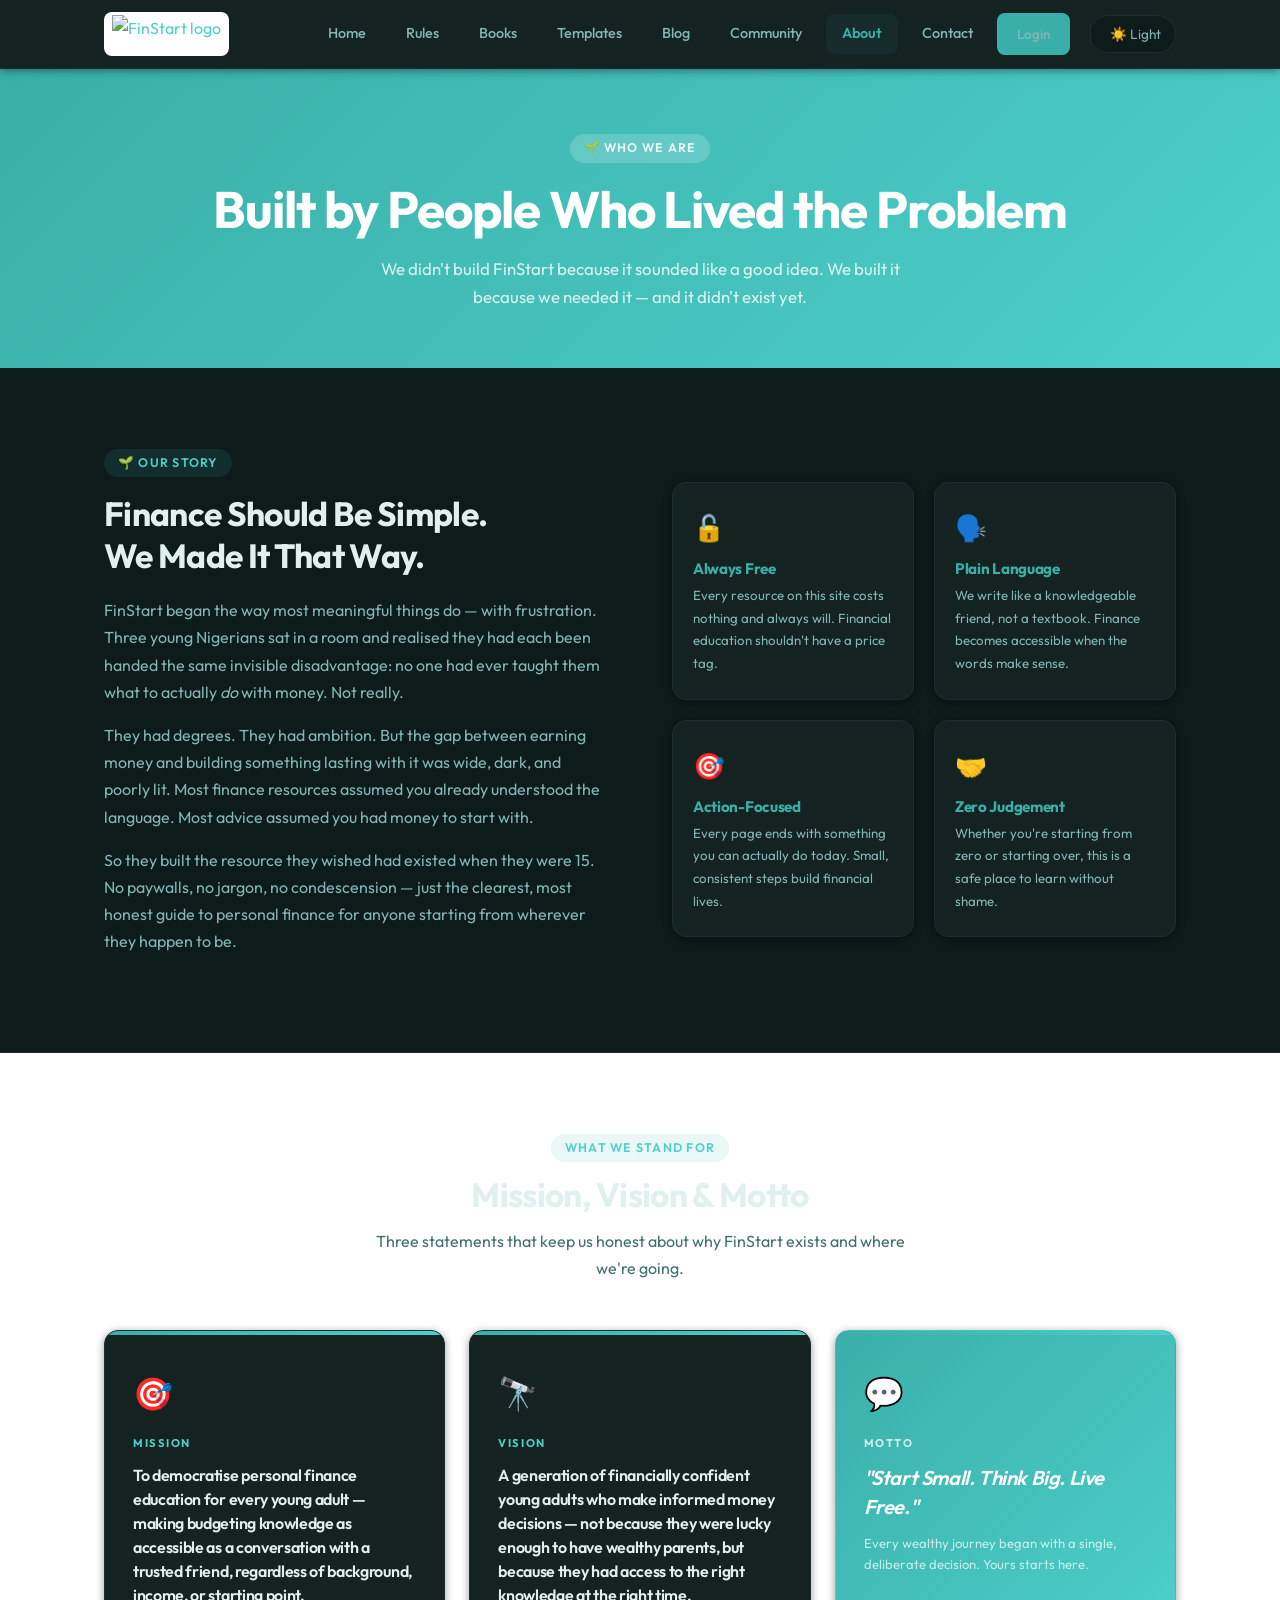
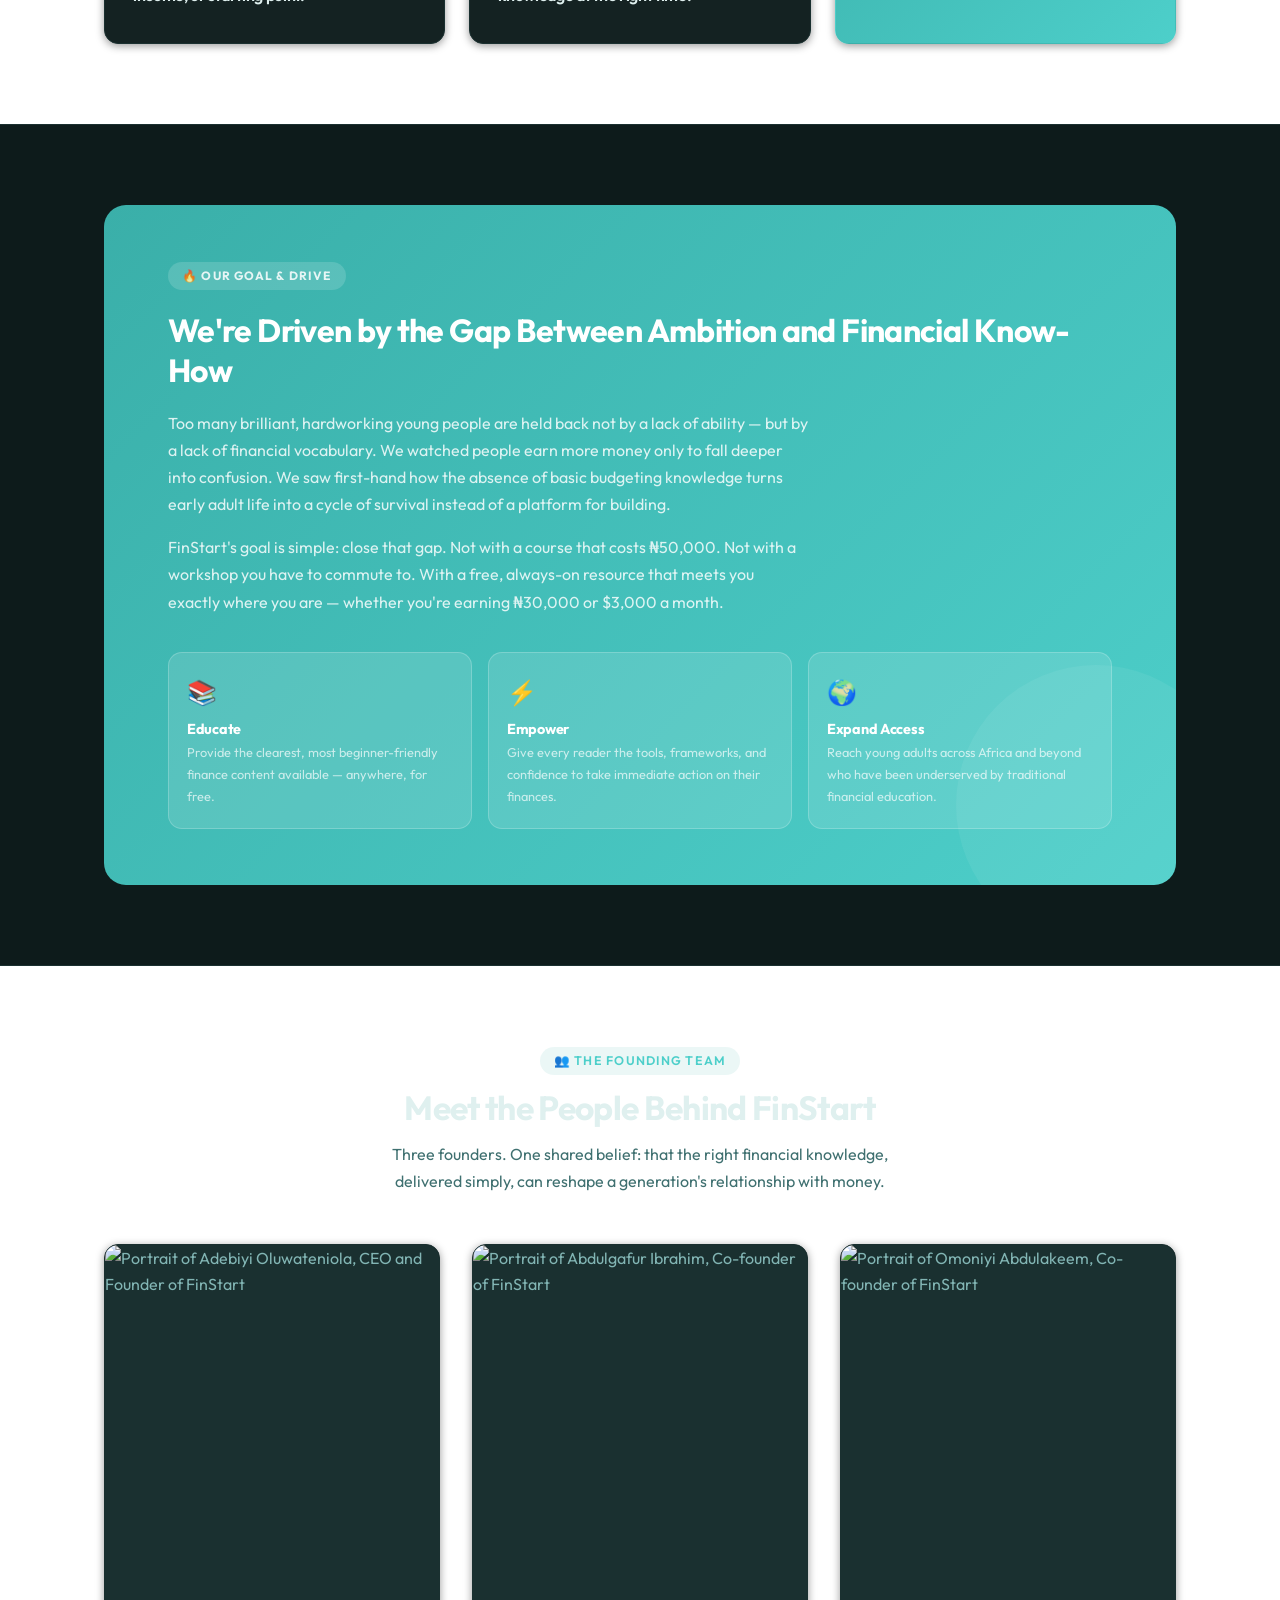
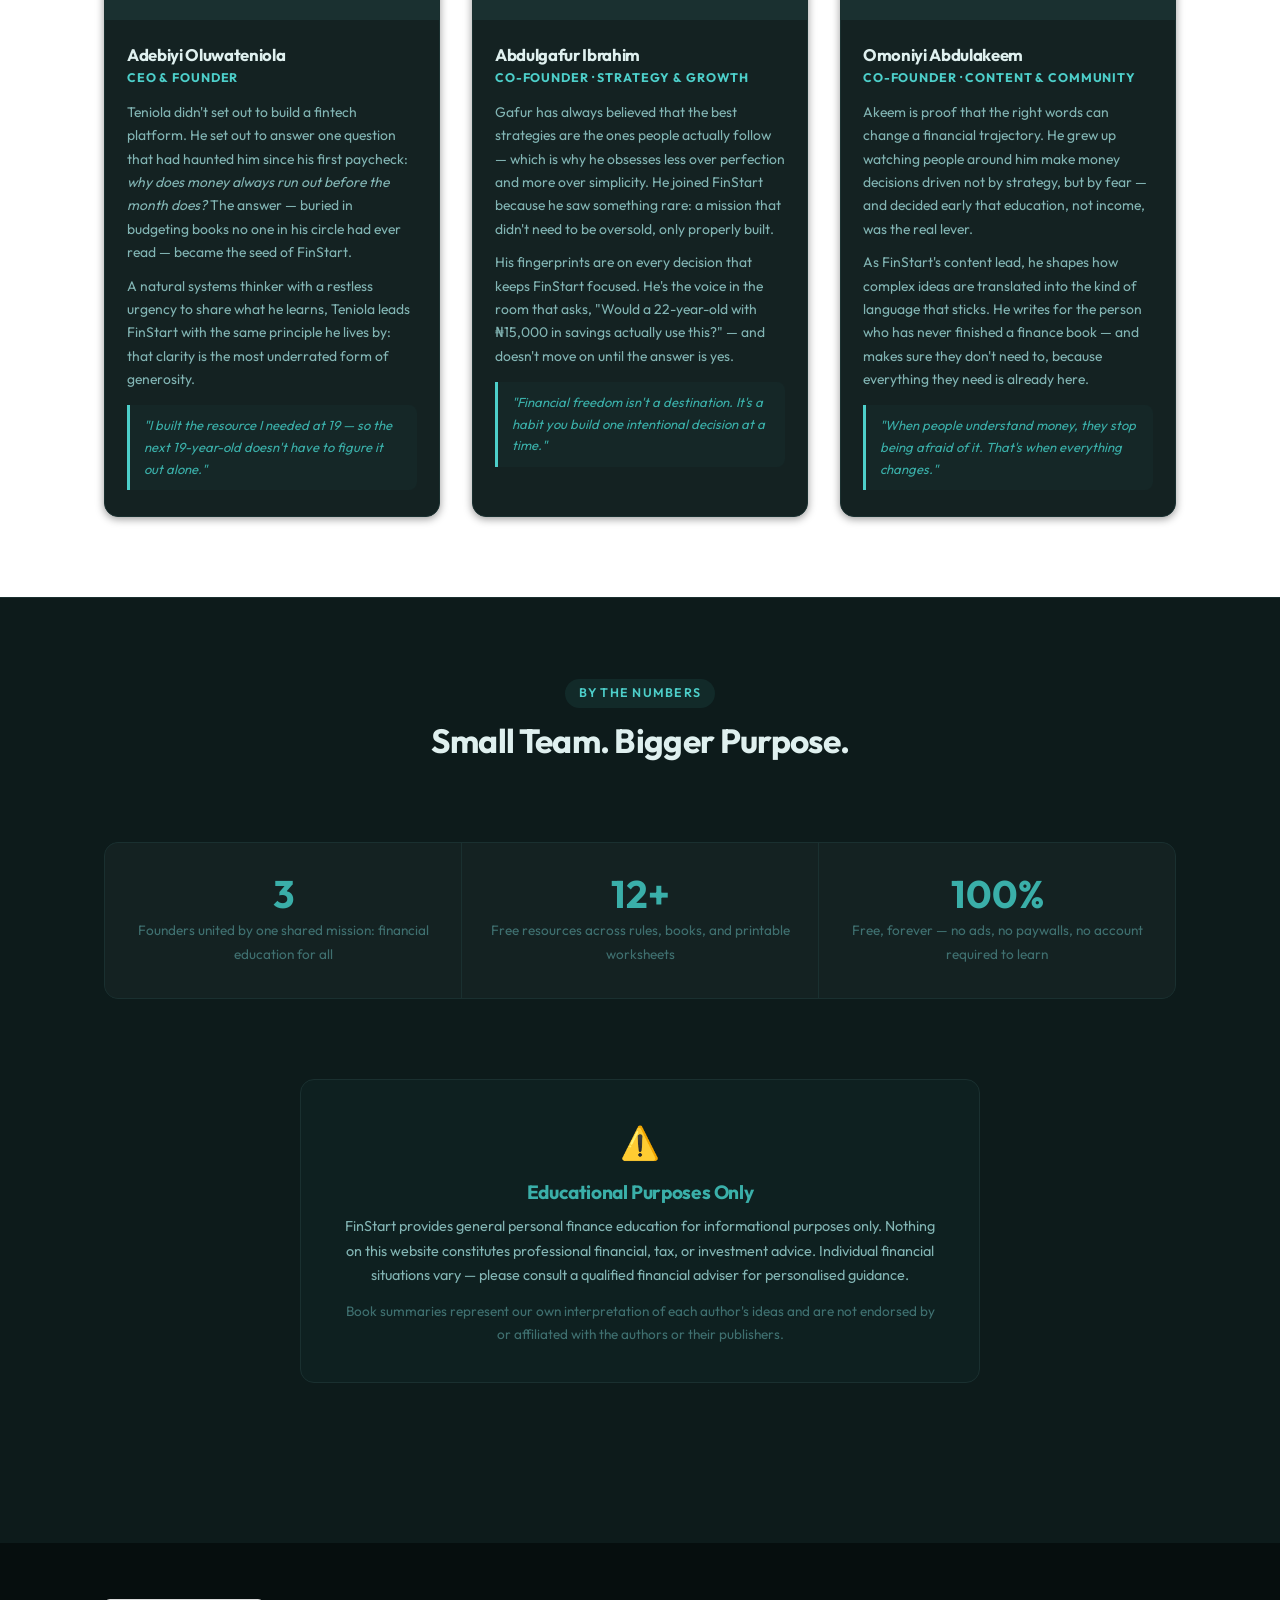
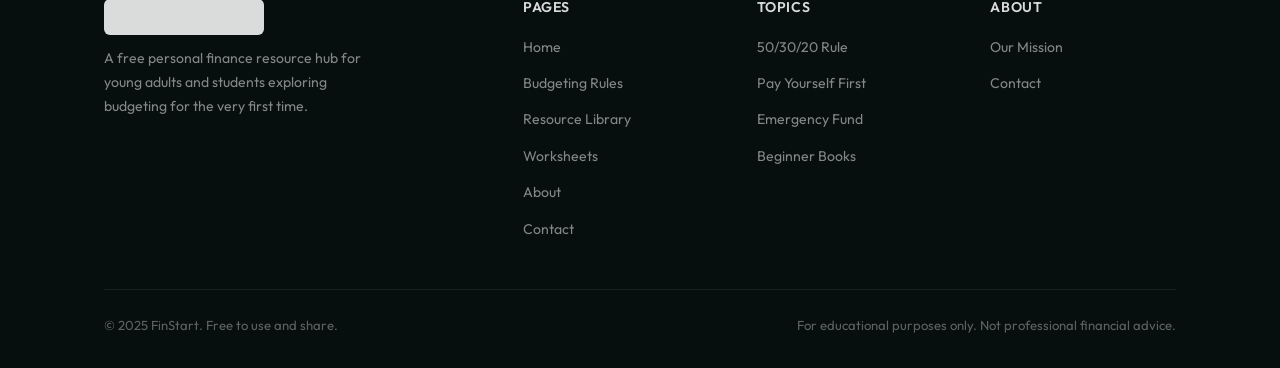
==== public/finstart/about.html @ 396b73fc "first commit" ====
<!DOCTYPE html>
<html lang="en">
<head>
  <meta charset="UTF-8" />
  <meta name="viewport" content="width=device-width, initial-scale=1.0" />
  <meta name="description" content="Meet the FinStart team — our mission, vision, motto, and the drive behind everything we do." />
  <title>About — FinStart</title>
  <link rel="stylesheet" href="css/style.css" />
</head>
<body>
  <!-- Dark mode toggle: hidden checkbox — CSS :has() does the rest, no JavaScript -->
  <input type="checkbox" id="dark-toggle" class="dark-toggle-input" />


  <!-- ========================================================
       NAVIGATION BAR
  ======================================================== -->
  <header class="navbar">
    <div class="container">
      <a class="navbar-logo" href="index.html" aria-label="FinStart Home">
        <img src="img/logo-new.jpg" alt="FinStart logo" class="navbar-logo-img" />
      </a>
      <nav class="navbar-links" aria-label="Main navigation">
        <a href="index.html">Home</a>
        <a href="rules.html">Rules</a>
        <a href="books.html">Books</a>
        <a href="templates.html">Templates</a>
        <a href="blog.html">Blog</a>
        <a href="community.html">Community</a>
        <a href="about.html" class="active">About</a>
        <a href="contact.html">Contact</a>
        <a href="login.html" class="btn btn-primary" style="padding: 8px 18px; font-size: 0.85rem;">Login</a>
        <label for="dark-toggle" class="dark-toggle-btn" title="Toggle dark mode" aria-label="Toggle dark mode">
          <span class="icon-light">☀️ Light</span>
          <span class="icon-dark">🌙 Dark</span>
        </label>
      </nav>
    </div>
  </header>

  <main>

    <!-- ========================================================
         PAGE HEADER
    ======================================================== -->
    <section class="page-header" aria-label="Page title">
      <div class="container">
        <span class="eyebrow">🌱 Who We Are</span>
        <h1>Built by People Who Lived the Problem</h1>
        <p>
          We didn't build FinStart because it sounded like a good idea.
          We built it because we needed it — and it didn't exist yet.
        </p>
      </div>
    </section>

    <!-- ========================================================
         ORIGIN STORY
    ======================================================== -->
    <section style="padding: var(--section-gap) 0;" aria-labelledby="story-heading">
      <div class="container">
        <div class="about-hero-inner">

          <!-- Left: origin story text -->
          <div class="about-hero-text">
            <span class="eyebrow">🌱 Our Story</span>
            <h2 id="story-heading" style="font-size: clamp(1.5rem, 3vw, 2.1rem); margin-bottom: 20px;">
              Finance Should Be Simple.<br />We Made It That Way.
            </h2>
            <p>
              FinStart began the way most meaningful things do — with frustration.
              Three young Nigerians sat in a room and realised they had each been
              handed the same invisible disadvantage: no one had ever taught them
              what to actually <em>do</em> with money. Not really.
            </p>
            <p>
              They had degrees. They had ambition. But the gap between earning
              money and building something lasting with it was wide, dark, and
              poorly lit. Most finance resources assumed you already understood
              the language. Most advice assumed you had money to start with.
            </p>
            <p>
              So they built the resource they wished had existed when they were
              15. No paywalls, no jargon, no condescension — just the clearest,
              most honest guide to personal finance for anyone starting from
              wherever they happen to be.
            </p>
          </div>

          <!-- Right: values cards -->
          <div class="values-grid" aria-label="Our core values">
            <div class="value-card">
              <span class="value-icon" aria-hidden="true">🔓</span>
              <h3>Always Free</h3>
              <p>Every resource on this site costs nothing and always will. Financial education shouldn't have a price tag.</p>
            </div>
            <div class="value-card">
              <span class="value-icon" aria-hidden="true">🗣️</span>
              <h3>Plain Language</h3>
              <p>We write like a knowledgeable friend, not a textbook. Finance becomes accessible when the words make sense.</p>
            </div>
            <div class="value-card">
              <span class="value-icon" aria-hidden="true">🎯</span>
              <h3>Action-Focused</h3>
              <p>Every page ends with something you can actually do today. Small, consistent steps build financial lives.</p>
            </div>
            <div class="value-card">
              <span class="value-icon" aria-hidden="true">🤝</span>
              <h3>Zero Judgement</h3>
              <p>Whether you're starting from zero or starting over, this is a safe place to learn without shame.</p>
            </div>
          </div>

        </div>
      </div>
    </section>

    <!-- ========================================================
         MISSION · VISION · MOTTO
    ======================================================== -->
    <section style="
      background: var(--white);
      border-top: 1px solid var(--border);
      border-bottom: 1px solid var(--border);
      padding: var(--section-gap) 0;
    " aria-labelledby="mvg-heading">
      <div class="container">

        <div class="section-header">
          <span class="eyebrow">What We Stand For</span>
          <h2 id="mvg-heading">Mission, Vision &amp; Motto</h2>
          <p>Three statements that keep us honest about why FinStart exists and where we're going.</p>
        </div>

        <div class="mvg-grid">

          <!-- Mission -->
          <div class="mvg-card">
            <span class="mvg-icon" aria-hidden="true">🎯</span>
            <span class="mvg-label">Mission</span>
            <h3>
              To democratise personal finance education for every young adult —
              making budgeting knowledge as accessible as a conversation with a
              trusted friend, regardless of background, income, or starting point.
            </h3>
          </div>

          <!-- Vision -->
          <div class="mvg-card">
            <span class="mvg-icon" aria-hidden="true">🔭</span>
            <span class="mvg-label">Vision</span>
            <h3>
              A generation of financially confident young adults who make informed
              money decisions — not because they were lucky enough to have wealthy
              parents, but because they had access to the right knowledge at
              the right time.
            </h3>
          </div>

          <!-- Motto -->
          <div class="mvg-card" style="
            background: linear-gradient(135deg, var(--teal) 0%, var(--mint) 100%);
            border-color: transparent;
          ">
            <span class="mvg-icon" aria-hidden="true">💬</span>
            <span class="mvg-label" style="color: rgba(255,255,255,0.75);">Motto</span>
            <h3 style="color: var(--white); font-size: 1.25rem; font-style: italic; line-height: 1.45;">
              "Start Small. Think Big. Live Free."
            </h3>
            <p style="
              color: rgba(255,255,255,0.7);
              font-size: 0.82rem;
              margin-top: 12px;
              line-height: 1.6;
            ">
              Every wealthy journey began with a single, deliberate decision.
              Yours starts here.
            </p>
          </div>

        </div>
      </div>
    </section>

    <!-- ========================================================
         GOAL & DRIVE
    ======================================================== -->
    <section style="padding: var(--section-gap) 0;" aria-labelledby="drive-heading">
      <div class="container">

        <div class="goal-drive">
          <span class="gd-label">🔥 Our Goal &amp; Drive</span>
          <h2 id="drive-heading">
            We're Driven by the Gap Between Ambition and Financial Know-How
          </h2>
          <p>
            Too many brilliant, hardworking young people are held back not by a lack
            of ability — but by a lack of financial vocabulary. We watched people
            earn more money only to fall deeper into confusion. We saw first-hand
            how the absence of basic budgeting knowledge turns early adult life
            into a cycle of survival instead of a platform for building.
          </p>
          <p>
            FinStart's goal is simple: close that gap. Not with a course that
            costs ₦50,000. Not with a workshop you have to commute to. With a
            free, always-on resource that meets you exactly where you are —
            whether you're earning ₦30,000 or $3,000 a month.
          </p>

          <!-- Three pillars of our drive -->
          <div class="goal-pillars">

            <div class="goal-pillar">
              <span class="pillar-icon" aria-hidden="true">📚</span>
              <h4>Educate</h4>
              <p>Provide the clearest, most beginner-friendly finance content available — anywhere, for free.</p>
            </div>

            <div class="goal-pillar">
              <span class="pillar-icon" aria-hidden="true">⚡</span>
              <h4>Empower</h4>
              <p>Give every reader the tools, frameworks, and confidence to take immediate action on their finances.</p>
            </div>

            <div class="goal-pillar">
              <span class="pillar-icon" aria-hidden="true">🌍</span>
              <h4>Expand Access</h4>
              <p>Reach young adults across Africa and beyond who have been underserved by traditional financial education.</p>
            </div>

          </div>
        </div>

      </div>
    </section>

    <!-- ========================================================
         MEET THE TEAM
    ======================================================== -->
    <section style="
      background: var(--white);
      border-top: 1px solid var(--border);
      border-bottom: 1px solid var(--border);
      padding: var(--section-gap) 0;
    " aria-labelledby="team-heading">
      <div class="container">

        <div class="section-header">
          <span class="eyebrow">👥 The Founding Team</span>
          <h2 id="team-heading">Meet the People Behind FinStart</h2>
          <p>
            Three founders. One shared belief: that the right financial knowledge,
            delivered simply, can reshape a generation's relationship with money.
          </p>
        </div>

        <div class="team-grid">

          <!-- ── Co-founder 1: Adebiyi Oluwateniola (CEO) ──── -->
          <article class="team-card">
            <img
              class="team-photo"
              src="https://images.unsplash.com/photo-1617244147299-5ef406921c35?w=600&h=675&fit=crop&auto=format"
              alt="Portrait of Adebiyi Oluwateniola, CEO and Founder of FinStart"
              loading="lazy"
            />
            <div class="team-info">
              <h3>Adebiyi Oluwateniola</h3>
              <span class="team-role">CEO &amp; Founder</span>
              <p>
                Teniola didn't set out to build a fintech platform. He set out to
                answer one question that had haunted him since his first paycheck:
                <em>why does money always run out before the month does?</em>
                The answer — buried in budgeting books no one in his circle had
                ever read — became the seed of FinStart.
              </p>
              <p style="margin-top: 10px;">
                A natural systems thinker with a restless urgency to share what
                he learns, Teniola leads FinStart with the same principle he
                lives by: that clarity is the most underrated form of generosity.
              </p>
              <div class="team-quote">
                "I built the resource I needed at 19 — so the next 19-year-old
                doesn't have to figure it out alone."
              </div>
            </div>
          </article>

          <!-- ── Co-founder 2: Abdulgafur Ibrahim ──────────── -->
          <article class="team-card">
            <img
              class="team-photo"
              src="https://images.unsplash.com/photo-1614023342667-6f060e9d1e04?w=600&h=675&fit=crop&auto=format"
              alt="Portrait of Abdulgafur Ibrahim, Co-founder of FinStart"
              loading="lazy"
            />
            <div class="team-info">
              <h3>Abdulgafur Ibrahim</h3>
              <span class="team-role">Co-Founder · Strategy &amp; Growth</span>
              <p>
                Gafur has always believed that the best strategies are the ones
                people actually follow — which is why he obsesses less over
                perfection and more over simplicity. He joined FinStart because
                he saw something rare: a mission that didn't need to be
                oversold, only properly built.
              </p>
              <p style="margin-top: 10px;">
                His fingerprints are on every decision that keeps FinStart
                focused. He's the voice in the room that asks, "Would a
                22-year-old with ₦15,000 in savings actually use this?" —
                and doesn't move on until the answer is yes.
              </p>
              <div class="team-quote">
                "Financial freedom isn't a destination. It's a habit you
                build one intentional decision at a time."
              </div>
            </div>
          </article>

          <!-- ── Co-founder 3: Omoniyi Abdulakeem ──────────── -->
          <article class="team-card">
            <img
              class="team-photo"
              src="https://images.unsplash.com/photo-1522529599102-193c0d76b5b6?w=600&h=675&fit=crop&auto=format"
              alt="Portrait of Omoniyi Abdulakeem, Co-founder of FinStart"
              loading="lazy"
            />
            <div class="team-info">
              <h3>Omoniyi Abdulakeem</h3>
              <span class="team-role">Co-Founder · Content &amp; Community</span>
              <p>
                Akeem is proof that the right words can change a financial
                trajectory. He grew up watching people around him make money
                decisions driven not by strategy, but by fear — and decided
                early that education, not income, was the real lever.
              </p>
              <p style="margin-top: 10px;">
                As FinStart's content lead, he shapes how complex ideas are
                translated into the kind of language that sticks. He writes
                for the person who has never finished a finance book — and
                makes sure they don't need to, because everything they need
                is already here.
              </p>
              <div class="team-quote">
                "When people understand money, they stop being afraid of it.
                That's when everything changes."
              </div>
            </div>
          </article>

        </div><!-- /.team-grid -->

      </div>
    </section>

    <!-- ========================================================
         STATS ROW
    ======================================================== -->
    <section style="padding: var(--section-gap) 0;" aria-label="FinStart by the numbers">
      <div class="container">

        <div class="section-header">
          <span class="eyebrow">By the Numbers</span>
          <h2>Small Team. Bigger Purpose.</h2>
        </div>

        <div class="stats-row">
          <div class="stat-item">
            <span class="big-number">3</span>
            <p>Founders united by one shared mission: financial education for all</p>
          </div>
          <div class="stat-item">
            <span class="big-number">12+</span>
            <p>Free resources across rules, books, and printable worksheets</p>
          </div>
          <div class="stat-item">
            <span class="big-number">100%</span>
            <p>Free, forever — no ads, no paywalls, no account required to learn</p>
          </div>
        </div>

      </div>
    </section>

    <!-- ========================================================
         DISCLAIMER
    ======================================================== -->
    <section style="padding: 0 0 var(--section-gap);" aria-label="Disclaimer">
      <div class="container">
        <div style="
          max-width: 680px;
          margin-inline: auto;
          background: rgba(43, 122, 120, 0.05);
          border: 1px solid var(--border);
          border-radius: var(--radius-md);
          padding: 36px 40px;
          text-align: center;
        ">
          <span style="font-size: 2rem; display: block; margin-bottom: 12px;" aria-hidden="true">⚠️</span>
          <h3 style="color: var(--teal); margin-bottom: 10px;">Educational Purposes Only</h3>
          <p style="font-size: 0.9rem; color: var(--text-body); line-height: 1.7;">
            FinStart provides general personal finance education for informational purposes only.
            Nothing on this website constitutes professional financial, tax, or investment advice.
            Individual financial situations vary — please consult a qualified financial adviser
            for personalised guidance.
          </p>
          <p style="font-size: 0.85rem; color: var(--text-muted); margin-top: 12px;">
            Book summaries represent our own interpretation of each author's ideas and are not
            endorsed by or affiliated with the authors or their publishers.
          </p>
        </div>
      </div>
    </section>

  </main>

  <!-- ========================================================
       FOOTER
  ======================================================== -->
  <footer class="footer" aria-label="Site footer">
    <div class="container">
      <div class="footer-grid">
        <div class="footer-brand">
          <a class="footer-logo" href="index.html" aria-label="FinStart Home">
            <img src="img/logo-new.jpg" alt="FinStart logo" class="footer-logo-img" />
          </a>
          <p>A free personal finance resource hub for young adults and students exploring budgeting for the very first time.</p>
        </div>
        <div class="footer-col">
          <h4>Pages</h4>
          <ul>
            <li><a href="index.html">Home</a></li>
            <li><a href="rules.html">Budgeting Rules</a></li>
            <li><a href="books.html">Resource Library</a></li>
            <li><a href="templates.html">Worksheets</a></li>
            <li><a href="about.html">About</a></li>
            <li><a href="contact.html">Contact</a></li>
          </ul>
        </div>
        <div class="footer-col">
          <h4>Topics</h4>
          <ul>
            <li><a href="rules.html">50/30/20 Rule</a></li>
            <li><a href="rules.html">Pay Yourself First</a></li>
            <li><a href="rules.html">Emergency Fund</a></li>
            <li><a href="books.html">Beginner Books</a></li>
          </ul>
        </div>
        <div class="footer-col">
          <h4>About</h4>
          <ul>
            <li><a href="about.html">Our Mission</a></li>
            <li><a href="contact.html">Contact</a></li>
          </ul>
        </div>
      </div>
      <div class="footer-bottom">
        <p>© 2025 FinStart. Free to use and share.</p>
        <p class="footer-disclaimer">For educational purposes only. Not professional financial advice.</p>
      </div>
    </div>
  </footer>

</body>
</html>
---- public/finstart/css/style.css ----
/* ============================================================
   FinStart — Personal Finance Resource Hub
   Global Stylesheet  |  Pure CSS3, no frameworks
   ============================================================ */

/* ── Google Font ─────────────────────────────────────────── */
@import url('https://fonts.googleapis.com/css2?family=Outfit:wght@300;400;500;600;700&display=swap');

/* ── Design Tokens (CSS Variables) ──────────────────────── */
/*
  DEFAULT = DARK MODE.
  When the user toggles "☀️ Light", body:has(#dark-toggle:checked)
  overrides these values to the light palette below.
*/
:root {
  /* Brand colours — stay consistent across modes */
  --teal:         #3AAFA9;   /* slightly brighter for dark backgrounds */
  --mint:         #4DCFCA;
  --white:        #FFFFFF;   /* literal white — never redefined (used for button text, covers etc.) */

  /* Dark mode defaults (page bg, surfaces, text) */
  --bg:           #0D1B1B;
  --card-bg:      #142222;
  --text-dark:    #DFF0EF;
  --text-body:    #82B5B4;
  --text-muted:   #3F7070;
  --border:       #1A3030;
  --footer-bg:    #060E0E;

  /* Shadows — deeper on dark */
  --shadow-sm:    0 2px 8px  rgba(0, 0, 0, 0.40);
  --shadow-md:    0 6px 24px rgba(0, 0, 0, 0.50);
  --shadow-hover: 0 10px 32px rgba(0, 0, 0, 0.60);

  /* Radii */
  --radius-sm:    8px;
  --radius-md:    14px;
  --radius-lg:    22px;

  /* Typography */
  --font: 'Outfit', -apple-system, BlinkMacSystemFont, 'Segoe UI', Roboto,
          Oxygen, Ubuntu, Cantarell, sans-serif;

  /* Spacing rhythm */
  --section-gap: 80px;
}

/* ── Light Mode (toggled in by the ☀️ button) ────────────── */
body:has(#dark-toggle:checked) {
  --teal:         #2B7A78;
  --mint:         #3AAFA9;
  --bg:           #F7F9FB;
  --card-bg:      #FFFFFF;
  --text-dark:    #17312F;
  --text-body:    #3D5958;
  --text-muted:   #7A9E9D;
  --border:       #C8E2E1;
  --footer-bg:    #17312F;
  --shadow-sm:    0 2px 8px  rgba(43, 122, 120, 0.08);
  --shadow-md:    0 6px 24px rgba(43, 122, 120, 0.13);
  --shadow-hover: 0 10px 32px rgba(43, 122, 120, 0.20);
}

/* ── Dark Mode Toggle Button ─────────────────────────────── */

/*
  How it works (pure CSS, zero JavaScript):
  1. A hidden <input type="checkbox" id="dark-toggle"> sits at the top of <body>.
  2. A <label for="dark-toggle"> in the navbar acts as the clickable toggle.
  3. CSS :has() watches whether the checkbox is checked and redefines every
     CSS variable — all colours cascade from there automatically.
*/

.dark-toggle-input {
  /* Hide the raw checkbox but keep it accessible */
  position: absolute;
  opacity: 0;
  width: 0;
  height: 0;
  pointer-events: none;
}

.dark-toggle-btn {
  cursor: pointer;
  display: inline-flex;
  align-items: center;
  gap: 6px;
  padding: 7px 14px;
  border-radius: 100px;
  background: var(--bg);
  border: 1.5px solid var(--border);
  font-size: 0.85rem;
  color: var(--text-body);
  transition: border-color 0.2s ease, background 0.2s ease, color 0.2s ease;
  user-select: none;
  flex-shrink: 0;
  white-space: nowrap;
  margin-left: 12px;
  padding-left: 20px;
  border-left-width: 0;
  position: relative;
}

/* Thin divider line separating toggle from Login button */
.dark-toggle-btn::before {
  content: '';
  position: absolute;
  left: 0;
  top: 50%;
  transform: translateY(-50%);
  width: 1px;
  height: 20px;
  background: var(--border);
}

.dark-toggle-btn:hover {
  border-color: var(--mint);
  color: var(--teal);
}

/*
  Toggle icon logic:
  - Default (dark mode): show ☀️ Light  → clicking switches to light
  - When checked (light mode): show 🌙 Dark → clicking switches back to dark
*/
.dark-toggle-btn .icon-light { display: inline; }   /* shown in dark mode */
.dark-toggle-btn .icon-dark  { display: none;   }

body:has(#dark-toggle:checked) .dark-toggle-btn .icon-light { display: none;   }
body:has(#dark-toggle:checked) .dark-toggle-btn .icon-dark  { display: inline; } /* shown in light mode */

/* ── Reset & Box Model ───────────────────────────────────── */
*,
*::before,
*::after {
  box-sizing: border-box;
  margin: 0;
  padding: 0;
}

/* ── Base Document ───────────────────────────────────────── */
html {
  font-size: 16px;
  scroll-behavior: smooth;
}

body {
  font-family: var(--font);
  background-color: var(--bg);
  color: var(--text-body);
  line-height: 1.65;
  -webkit-font-smoothing: antialiased;
  transition: background-color 0.25s ease, color 0.25s ease;
}

img {
  max-width: 100%;
  display: block;
}

a {
  color: var(--mint);
  text-decoration: none;
  transition: color 0.2s ease;
}

a:hover {
  color: var(--teal);
}

ul {
  list-style: none;
}

/* ── Typography Scale ────────────────────────────────────── */
h1, h2, h3, h4 {
  color: var(--text-dark);
  font-weight: 700;
  line-height: 1.25;
  letter-spacing: -0.02em;
}

h1 { font-size: clamp(2rem, 5vw, 3.2rem); }
h2 { font-size: clamp(1.5rem, 3vw, 2.1rem); }
h3 { font-size: 1.2rem; }
h4 { font-size: 1rem; }

p {
  font-size: 1rem;
  line-height: 1.7;
  color: var(--text-body);
}

/* ── Layout Utility ──────────────────────────────────────── */
.container {
  width: 100%;
  max-width: 1120px;
  margin-inline: auto;
  padding-inline: 24px;
}

/* ── Navigation Bar ──────────────────────────────────────── */
.navbar {
  position: sticky;
  top: 0;
  z-index: 100;
  background: var(--card-bg);
  border-bottom: 1px solid var(--border);
  box-shadow: var(--shadow-sm);
}

.navbar .container {
  display: flex;
  align-items: center;
  justify-content: space-between;
  height: 68px;
}

/* Logo image in navbar */
.navbar-logo-img {
  height: 44px;
  width: auto;
  max-width: 180px;
  object-fit: contain;
  background: #fff;
  border-radius: 8px;
  padding: 3px 8px;
  display: block;
}

/* Logo image in footer / auth card */
.footer-logo-img {
  height: 36px;
  width: auto;
  max-width: 160px;
  object-fit: contain;
  background: #fff;
  border-radius: 6px;
  padding: 2px 6px;
  display: block;
}

/* Navigation links */
.navbar-links {
  display: flex;
  align-items: center;
  gap: 8px;
}

.navbar-links a {
  padding: 8px 16px;
  border-radius: var(--radius-sm);
  font-weight: 500;
  font-size: 0.9rem;
  color: var(--text-body);
  transition: background 0.2s ease, color 0.2s ease;
}

.navbar-links a:hover {
  background: rgba(58, 175, 169, 0.1);
  color: var(--teal);
}

/* Active nav link — add class="active" to the link of the current page */
.navbar-links a.active {
  background: rgba(43, 122, 120, 0.12);
  color: var(--teal);
  font-weight: 600;
}

/* ── Buttons ─────────────────────────────────────────────── */
.btn {
  display: inline-flex;
  align-items: center;
  gap: 8px;
  padding: 12px 28px;
  border-radius: var(--radius-sm);
  font-family: var(--font);
  font-weight: 600;
  font-size: 0.95rem;
  cursor: pointer;
  transition: all 0.2s ease;
  border: 2px solid transparent;
}

.btn-primary {
  background: var(--teal);
  color: var(--white);
  border-color: var(--teal);
}

.btn-primary:hover {
  background: var(--mint);
  border-color: var(--mint);
  color: var(--white);
  transform: translateY(-2px);
  box-shadow: var(--shadow-md);
}

.btn-outline {
  background: transparent;
  color: var(--teal);
  border-color: var(--teal);
}

.btn-outline:hover {
  background: var(--teal);
  color: var(--white);
  transform: translateY(-2px);
}

/* ── Page Hero Section ───────────────────────────────────── */
.hero {
  padding: var(--section-gap) 0;
  background: linear-gradient(
    135deg,
    rgba(43, 122, 120, 0.06) 0%,
    rgba(247, 249, 251, 0) 60%
  );
}

.hero-inner {
  display: grid;
  grid-template-columns: 1fr 1fr;
  gap: 48px;
  align-items: center;
}

.hero-eyebrow {
  display: inline-block;
  padding: 4px 14px;
  background: rgba(58, 175, 169, 0.12);
  color: var(--mint);
  border-radius: 100px;
  font-size: 0.8rem;
  font-weight: 600;
  letter-spacing: 0.08em;
  text-transform: uppercase;
  margin-bottom: 20px;
}

.hero-title {
  margin-bottom: 20px;
}

.hero-title span {
  /* Accent the keyword */
  color: var(--mint);
}

.hero-subtitle {
  font-size: 1.1rem;
  margin-bottom: 36px;
  color: var(--text-body);
  max-width: 480px;
}

.hero-ctas {
  display: flex;
  gap: 16px;
  flex-wrap: wrap;
}

/* Decorative hero visual panel */
.hero-visual {
  background: var(--card-bg);
  border-radius: var(--radius-lg);
  padding: 36px 32px;
  box-shadow: var(--shadow-md);
  border: 1px solid var(--border);
}

.hero-stats {
  display: grid;
  grid-template-columns: 1fr 1fr;
  gap: 20px;
}

.stat-card {
  background: var(--bg);
  border-radius: var(--radius-md);
  padding: 20px;
  text-align: center;
  border: 1px solid var(--border);
}

.stat-card .stat-number {
  font-size: 2rem;
  font-weight: 700;
  color: var(--teal);
  display: block;
}

.stat-card .stat-label {
  font-size: 0.8rem;
  color: var(--text-muted);
  font-weight: 500;
  margin-top: 4px;
  display: block;
}

.stat-card.wide {
  grid-column: 1 / -1;
}

.progress-label {
  display: flex;
  justify-content: space-between;
  font-size: 0.82rem;
  font-weight: 500;
  color: var(--text-body);
  margin-bottom: 6px;
}

.progress-bar {
  height: 8px;
  background: var(--border);
  border-radius: 100px;
  overflow: hidden;
  margin-bottom: 12px;
}

.progress-bar .fill {
  height: 100%;
  border-radius: 100px;
  background: var(--mint);
}

.progress-bar .fill.needs { background: var(--teal); }
.progress-bar .fill.wants { background: #3AAFA9; }
.progress-bar .fill.savings { background: #5BBFBA; }

/* ── Section Title ───────────────────────────────────────── */
.section-header {
  text-align: center;
  margin-bottom: 48px;
}

.section-header .eyebrow {
  display: inline-block;
  padding: 4px 14px;
  background: rgba(58, 175, 169, 0.1);
  color: var(--mint);
  border-radius: 100px;
  font-size: 0.78rem;
  font-weight: 600;
  letter-spacing: 0.1em;
  text-transform: uppercase;
  margin-bottom: 12px;
}

.section-header h2 {
  margin-bottom: 12px;
}

.section-header p {
  max-width: 560px;
  margin-inline: auto;
  color: var(--text-muted);
}

/* ── Card Grid ───────────────────────────────────────────── */
.card-grid {
  display: grid;
  grid-template-columns: repeat(auto-fill, minmax(300px, 1fr));
  gap: 28px;
}

/* Generic content card */
.card {
  background: var(--card-bg);
  border-radius: var(--radius-md);
  padding: 32px 28px;
  border: 1px solid var(--border);
  box-shadow: var(--shadow-sm);
  transition: transform 0.25s ease, box-shadow 0.25s ease;
  /* Start at base position for hover lift */
  transform: translateY(0);
}

.card:hover {
  transform: translateY(-6px);
  box-shadow: var(--shadow-hover);
}

/* Card icon badge */
.card-icon {
  width: 52px;
  height: 52px;
  border-radius: var(--radius-sm);
  background: rgba(43, 122, 120, 0.1);
  display: flex;
  align-items: center;
  justify-content: center;
  margin-bottom: 20px;
  font-size: 1.5rem;
}

.card h3 {
  margin-bottom: 10px;
  color: var(--teal);
}

.card p {
  font-size: 0.93rem;
  color: var(--text-body);
}

/* ── Rule of the Month Card (Homepage) ──────────────────── */
.rule-of-month {
  padding: var(--section-gap) 0;
}

.rotm-card {
  background: linear-gradient(135deg, var(--teal) 0%, var(--mint) 100%);
  border-radius: var(--radius-lg);
  padding: 56px;
  color: var(--white);
  display: grid;
  grid-template-columns: 1.2fr 1fr;
  gap: 48px;
  align-items: center;
  position: relative;
  overflow: hidden;
}

/* Decorative circle in background */
.rotm-card::before {
  content: '';
  position: absolute;
  right: -80px;
  top: -80px;
  width: 320px;
  height: 320px;
  border-radius: 50%;
  background: rgba(255, 255, 255, 0.07);
  pointer-events: none;
}

.rotm-badge {
  display: inline-block;
  padding: 4px 14px;
  background: rgba(255, 255, 255, 0.2);
  border-radius: 100px;
  font-size: 0.78rem;
  font-weight: 600;
  letter-spacing: 0.1em;
  text-transform: uppercase;
  margin-bottom: 16px;
  color: rgba(255, 255, 255, 0.9);
}

.rotm-card h2 {
  color: var(--white);
  font-size: 2rem;
  margin-bottom: 16px;
}

.rotm-card p {
  color: rgba(255, 255, 255, 0.85);
  font-size: 1rem;
  margin-bottom: 28px;
}

/* The 50/30/20 breakdown bars */
.rotm-breakdown {
  display: flex;
  flex-direction: column;
  gap: 18px;
}

.rotm-item {
  display: grid;
  grid-template-columns: 56px 1fr 40px;
  align-items: center;
  gap: 14px;
}

.rotm-percent {
  font-size: 1.4rem;
  font-weight: 700;
  color: var(--white);
}

.rotm-bar-wrap {
  background: rgba(255, 255, 255, 0.2);
  border-radius: 100px;
  height: 10px;
  overflow: hidden;
}

.rotm-fill {
  height: 100%;
  border-radius: 100px;
  background: rgba(255, 255, 255, 0.85);
}

.rotm-fill.w50 { width: 50%; }
.rotm-fill.w30 { width: 30%; }
.rotm-fill.w20 { width: 20%; }

.rotm-label-text {
  font-size: 0.82rem;
  font-weight: 500;
  color: rgba(255, 255, 255, 0.75);
  white-space: nowrap;
}

/* ── Features Strip (Why FinStart) ───────────────────────── */
.features {
  padding: var(--section-gap) 0;
  background: var(--card-bg);
  border-top: 1px solid var(--border);
  border-bottom: 1px solid var(--border);
}

/* ── Page Header (interior pages) ───────────────────────── */
.page-header {
  background: linear-gradient(135deg, var(--teal) 0%, var(--mint) 100%);
  padding: 64px 0 56px;
  color: var(--white);
  text-align: center;
}

.page-header .eyebrow {
  display: inline-block;
  padding: 4px 14px;
  background: rgba(255, 255, 255, 0.18);
  border-radius: 100px;
  font-size: 0.78rem;
  font-weight: 600;
  letter-spacing: 0.1em;
  text-transform: uppercase;
  margin-bottom: 14px;
  color: rgba(255, 255, 255, 0.9);
}

.page-header h1 {
  color: var(--white);
  margin-bottom: 14px;
}

.page-header p {
  color: rgba(255, 255, 255, 0.82);
  max-width: 540px;
  margin-inline: auto;
  font-size: 1.05rem;
}

/* ── Rule Cards (rules.html) ─────────────────────────────── */
.rule-card {
  background: var(--card-bg);
  border-radius: var(--radius-md);
  padding: 32px 28px;
  border: 1px solid var(--border);
  box-shadow: var(--shadow-sm);
  transform: translateY(0);
  transition: transform 0.25s ease, box-shadow 0.25s ease;
  display: flex;
  flex-direction: column;
  gap: 14px;
}

.rule-card:hover {
  transform: translateY(-6px);
  box-shadow: var(--shadow-hover);
}

.rule-card .rule-number {
  display: inline-block;
  width: 40px;
  height: 40px;
  border-radius: 50%;
  background: var(--teal);
  color: var(--white);
  font-weight: 700;
  font-size: 0.95rem;
  line-height: 40px;
  text-align: center;
  flex-shrink: 0;
}

.rule-card h3 {
  color: var(--teal);
  font-size: 1.15rem;
}

.rule-card p {
  font-size: 0.92rem;
  color: var(--text-body);
  flex-grow: 1;
}

/* Example / tip callout inside a rule card */
.rule-tip {
  background: rgba(58, 175, 169, 0.08);
  border-left: 3px solid var(--mint);
  border-radius: 0 var(--radius-sm) var(--radius-sm) 0;
  padding: 10px 14px;
  font-size: 0.84rem;
  color: var(--teal);
  font-weight: 500;
}

/* ── Book Cards (books.html) ─────────────────────────────── */
.book-card {
  background: var(--card-bg);
  border-radius: var(--radius-md);
  border: 1px solid var(--border);
  box-shadow: var(--shadow-sm);
  overflow: hidden;
  transform: translateY(0);
  transition: transform 0.25s ease, box-shadow 0.25s ease;
  display: flex;
  flex-direction: column;
}

.book-card:hover {
  transform: translateY(-6px);
  box-shadow: var(--shadow-hover);
}

/* Make the cover image area a block link */
.book-card-link {
  display: block;
  color: inherit;
}

.book-card-link:hover .book-cover {
  opacity: 0.9;
}

.book-info h3 a {
  color: var(--text-dark);
  text-decoration: none;
  transition: color 0.2s ease;
}

.book-info h3 a:hover {
  color: var(--teal);
}

/* Coloured cover placeholder */
.book-cover {
  height: 180px;
  display: flex;
  align-items: center;
  justify-content: center;
  position: relative;
  overflow: hidden;
}

.book-cover-spine {
  position: absolute;
  left: 0;
  top: 0;
  bottom: 0;
  width: 20px;
  background: rgba(0, 0, 0, 0.15);
}

.book-cover-title {
  font-size: 0.9rem;
  font-weight: 700;
  color: var(--white);
  text-align: center;
  padding: 0 28px;
  line-height: 1.3;
  text-shadow: 0 1px 4px rgba(0,0,0,0.2);
}

/* Unique colours for each book cover */
.cover-1 { background: linear-gradient(160deg, #2B7A78 0%, #1a5553 100%); }
.cover-2 { background: linear-gradient(160deg, #3AAFA9 0%, #2a8882 100%); }
.cover-3 { background: linear-gradient(160deg, #5BBFBA 0%, #3AAFA9 100%); }
.cover-4 { background: linear-gradient(160deg, #1a6e6b 0%, #2B7A78 100%); }
.cover-5 { background: linear-gradient(160deg, #4eb8b3 0%, #2B7A78 100%); }
.cover-6 { background: linear-gradient(160deg, #247a76 0%, #3AAFA9 100%); }

.book-info {
  padding: 22px 22px 24px;
  flex-grow: 1;
  display: flex;
  flex-direction: column;
  gap: 6px;
}

.book-author {
  font-size: 0.78rem;
  font-weight: 600;
  color: var(--mint);
  text-transform: uppercase;
  letter-spacing: 0.06em;
}

.book-info h3 {
  font-size: 1rem;
  color: var(--text-dark);
  margin-top: 2px;
}

.book-info p {
  font-size: 0.87rem;
  color: var(--text-body);
  flex-grow: 1;
}

.book-level {
  display: inline-flex;
  align-items: center;
  gap: 4px;
  margin-top: 10px;
  font-size: 0.75rem;
  font-weight: 600;
  color: var(--teal);
  background: rgba(43, 122, 120, 0.08);
  padding: 4px 10px;
  border-radius: 100px;
  width: fit-content;
}

/* ── Worksheet / Templates (templates.html) ─────────────── */
.worksheet-section {
  padding: var(--section-gap) 0;
}

.worksheet {
  background: var(--card-bg);
  border-radius: var(--radius-md);
  border: 1px solid var(--border);
  box-shadow: var(--shadow-sm);
  overflow: hidden;
  max-width: 820px;
  margin-inline: auto;
}

.worksheet-header {
  background: var(--teal);
  color: var(--white);
  padding: 28px 36px;
  display: flex;
  justify-content: space-between;
  align-items: flex-start;
  flex-wrap: wrap;
  gap: 12px;
}

.worksheet-header h2 {
  color: var(--white);
  font-size: 1.4rem;
}

.worksheet-header .month-label {
  font-size: 0.85rem;
  color: rgba(255,255,255,0.7);
  margin-top: 4px;
}

.ws-date-field {
  background: rgba(255,255,255,0.15);
  border: 1px solid rgba(255,255,255,0.3);
  border-radius: var(--radius-sm);
  padding: 8px 16px;
  color: rgba(255,255,255,0.7);
  font-size: 0.85rem;
}

/* Worksheet body */
.worksheet-body {
  padding: 32px 36px;
  display: flex;
  flex-direction: column;
  gap: 32px;
}

.ws-section-title {
  font-size: 0.7rem;
  font-weight: 700;
  letter-spacing: 0.1em;
  text-transform: uppercase;
  color: var(--mint);
  padding-bottom: 8px;
  border-bottom: 2px solid rgba(58, 175, 169, 0.25);
  margin-bottom: 14px;
}

/* Table-style rows for income/expense items */
.ws-table {
  width: 100%;
  border-collapse: collapse;
}

.ws-table th {
  font-size: 0.75rem;
  font-weight: 600;
  color: var(--text-muted);
  text-align: left;
  padding: 6px 10px 10px;
  letter-spacing: 0.05em;
  text-transform: uppercase;
}

.ws-table th:last-child {
  text-align: right;
}

.ws-table td {
  padding: 10px;
  border-top: 1px solid var(--border);
  font-size: 0.9rem;
  color: var(--text-body);
}

.ws-table td:last-child {
  text-align: right;
}

/* Write-in lines (simulated blank lines) */
.ws-line {
  display: block;
  height: 1px;
  background: rgba(43, 122, 120, 0.18);
  margin-bottom: 14px;
}

.ws-write-row {
  display: grid;
  grid-template-columns: 1fr auto;
  align-items: center;
  gap: 12px;
  padding: 8px 0;
  border-bottom: 1px solid var(--border);
}

.ws-write-row .ws-write-label {
  font-size: 0.88rem;
  color: var(--text-body);
}

.ws-amount-box {
  width: 100px;
  height: 28px;
  border-radius: 4px;
  border: 1px solid var(--border);
  background: var(--bg);
  display: flex;
  align-items: center;
  padding: 0 8px;
  font-size: 0.82rem;
  color: var(--text-muted);
}

/* Summary totals */
.ws-total-row {
  display: grid;
  grid-template-columns: 1fr auto;
  align-items: center;
  padding: 14px 0;
  border-top: 2px solid var(--teal);
  margin-top: 8px;
}

.ws-total-row .ws-total-label {
  font-weight: 700;
  color: var(--teal);
  font-size: 0.95rem;
}

.ws-total-amount {
  font-weight: 700;
  color: var(--teal);
  font-size: 1.1rem;
  min-width: 100px;
  text-align: right;
}

/* Notes area */
.ws-notes {
  background: var(--bg);
  border-radius: var(--radius-sm);
  border: 1px solid var(--border);
  padding: 20px;
}

.ws-notes-title {
  font-size: 0.8rem;
  font-weight: 600;
  color: var(--text-muted);
  text-transform: uppercase;
  letter-spacing: 0.08em;
  margin-bottom: 12px;
}

.ws-note-line {
  height: 1px;
  background: var(--border);
  margin-bottom: 16px;
}

/* Print button */
.print-bar {
  background: var(--bg);
  border-top: 1px solid var(--border);
  padding: 20px 36px;
  display: flex;
  justify-content: flex-end;
  gap: 12px;
  flex-wrap: wrap;
}

/* ── Footer ──────────────────────────────────────────────── */
.footer {
  background: var(--footer-bg);
  color: rgba(255, 255, 255, 0.65);
  padding: 56px 0 32px;
  margin-top: var(--section-gap);
}

.footer-grid {
  display: grid;
  grid-template-columns: 2fr 1fr 1fr 1fr;
  gap: 48px;
  margin-bottom: 48px;
}

.footer-brand p {
  font-size: 0.88rem;
  margin-top: 12px;
  line-height: 1.7;
  max-width: 280px;
  color: rgba(255, 255, 255, 0.5);
}

.footer-logo img {
  height: 36px;
  /* Invert the teal logo to work on dark background */
  filter: brightness(0) invert(1) opacity(0.85);
}

.footer-col h4 {
  color: rgba(255, 255, 255, 0.85);
  font-size: 0.88rem;
  font-weight: 600;
  margin-bottom: 16px;
  letter-spacing: 0.04em;
  text-transform: uppercase;
}

.footer-col ul {
  display: flex;
  flex-direction: column;
  gap: 10px;
}

.footer-col ul a {
  color: rgba(255, 255, 255, 0.5);
  font-size: 0.88rem;
  transition: color 0.2s ease;
}

.footer-col ul a:hover {
  color: var(--mint);
}

.footer-bottom {
  border-top: 1px solid rgba(255, 255, 255, 0.08);
  padding-top: 24px;
  display: flex;
  justify-content: space-between;
  align-items: center;
  flex-wrap: wrap;
  gap: 12px;
}

.footer-bottom p {
  color: rgba(255, 255, 255, 0.35);
  font-size: 0.82rem;
}

.footer-disclaimer {
  font-size: 0.78rem;
  color: rgba(255, 255, 255, 0.3);
}

/* ── Responsive ──────────────────────────────────────────── */
@media (max-width: 1024px) {
  .footer-grid {
    grid-template-columns: 1fr 1fr;
    gap: 36px;
  }
  .footer-brand {
    grid-column: 1 / -1;
  }
}

@media (max-width: 768px) {
  :root {
    --section-gap: 56px;
  }

  /* Stack the hero vertically */
  .hero-inner {
    grid-template-columns: 1fr;
  }

  .hero-visual {
    display: none; /* hide decorative panel on mobile */
  }

  /* Stack Rule of the Month */
  .rotm-card {
    grid-template-columns: 1fr;
    padding: 36px 28px;
  }

  /* Single column card grid on small screens */
  .card-grid {
    grid-template-columns: 1fr;
  }

  /* Footer collapses */
  .footer-grid {
    grid-template-columns: 1fr;
    gap: 28px;
  }

  .footer-bottom {
    flex-direction: column;
    text-align: center;
  }

  /* Worksheet adjustments */
  .worksheet-header {
    flex-direction: column;
  }

  .worksheet-body {
    padding: 24px 20px;
  }

  /* Nav: smaller text */
  .navbar-links a {
    padding: 6px 10px;
    font-size: 0.82rem;
  }
}

@media (max-width: 480px) {
  .navbar-links {
    gap: 4px;
  }
  .hero-ctas {
    flex-direction: column;
  }
  .btn {
    width: 100%;
    justify-content: center;
  }
}

/* ── Mission / Vision / Motto Cards ─────────────────────── */
.mvg-grid {
  display: grid;
  grid-template-columns: repeat(3, 1fr);
  gap: 24px;
  margin-top: 48px;
}

.mvg-card {
  background: var(--card-bg);
  border: 1px solid var(--border);
  border-radius: var(--radius-md);
  padding: 36px 28px;
  box-shadow: var(--shadow-sm);
  position: relative;
  overflow: hidden;
}

.mvg-card::before {
  content: '';
  position: absolute;
  top: 0;
  left: 0;
  right: 0;
  height: 4px;
  background: linear-gradient(90deg, var(--teal), var(--mint));
}

.mvg-card .mvg-icon {
  font-size: 2rem;
  display: block;
  margin-bottom: 14px;
}

.mvg-card .mvg-label {
  font-size: 0.7rem;
  font-weight: 700;
  letter-spacing: 0.14em;
  text-transform: uppercase;
  color: var(--mint);
  display: block;
  margin-bottom: 10px;
}

.mvg-card h3 {
  color: var(--text-dark);
  font-size: 1rem;
  line-height: 1.5;
  font-weight: 600;
}

@media (max-width: 768px) {
  .mvg-grid { grid-template-columns: 1fr; }
}

/* ── Goal / Drive section ────────────────────────────────── */
.goal-drive {
  background: linear-gradient(135deg, var(--teal) 0%, var(--mint) 100%);
  border-radius: var(--radius-lg);
  padding: 56px 64px;
  color: var(--white);
  position: relative;
  overflow: hidden;
}

.goal-drive::after {
  content: '';
  position: absolute;
  bottom: -60px;
  right: -60px;
  width: 280px;
  height: 280px;
  border-radius: 50%;
  background: rgba(255,255,255,0.06);
  pointer-events: none;
}

.goal-drive .gd-label {
  display: inline-block;
  padding: 4px 14px;
  background: rgba(255,255,255,0.15);
  border-radius: 100px;
  font-size: 0.75rem;
  font-weight: 700;
  letter-spacing: 0.1em;
  text-transform: uppercase;
  color: rgba(255,255,255,0.85);
  margin-bottom: 20px;
}

.goal-drive h2 {
  color: var(--white);
  font-size: clamp(1.5rem, 3vw, 2rem);
  margin-bottom: 20px;
}

.goal-drive p {
  color: rgba(255,255,255,0.82);
  font-size: 1rem;
  max-width: 640px;
  margin-bottom: 16px;
}

.goal-pillars {
  display: grid;
  grid-template-columns: repeat(3, 1fr);
  gap: 16px;
  margin-top: 36px;
}

.goal-pillar {
  background: rgba(255,255,255,0.12);
  border: 1px solid rgba(255,255,255,0.2);
  border-radius: var(--radius-md);
  padding: 20px 18px;
}

.goal-pillar .pillar-icon {
  font-size: 1.5rem;
  display: block;
  margin-bottom: 8px;
}

.goal-pillar h4 {
  color: var(--white);
  font-size: 0.9rem;
  margin-bottom: 4px;
}

.goal-pillar p {
  font-size: 0.8rem;
  color: rgba(255,255,255,0.68);
  margin-bottom: 0;
}

@media (max-width: 768px) {
  .goal-drive { padding: 36px 28px; }
  .goal-pillars { grid-template-columns: 1fr; gap: 12px; }
}

/* ── Team Section ────────────────────────────────────────── */
.team-grid {
  display: grid;
  grid-template-columns: repeat(3, 1fr);
  gap: 32px;
  margin-top: 48px;
}

.team-card {
  background: var(--card-bg);
  border: 1px solid var(--border);
  border-radius: var(--radius-md);
  overflow: hidden;
  box-shadow: var(--shadow-sm);
  transition: transform 0.25s ease, box-shadow 0.25s ease;
}

.team-card:hover {
  transform: translateY(-6px);
  box-shadow: var(--shadow-hover);
}

.team-photo {
  width: 100%;
  aspect-ratio: 4 / 4.5;
  object-fit: cover;
  object-position: center top;
  display: block;
  background: var(--border);
}

.team-info {
  padding: 24px 22px 26px;
}

.team-info h3 {
  font-size: 1.05rem;
  color: var(--text-dark);
  margin-bottom: 3px;
}

.team-role {
  font-size: 0.78rem;
  font-weight: 700;
  color: var(--mint);
  text-transform: uppercase;
  letter-spacing: 0.07em;
  display: block;
  margin-bottom: 12px;
}

.team-info p {
  font-size: 0.87rem;
  color: var(--text-body);
  line-height: 1.68;
}

.team-quote {
  margin-top: 14px;
  padding: 10px 14px;
  background: rgba(43,122,120,0.06);
  border-left: 3px solid var(--mint);
  border-radius: 0 var(--radius-sm) var(--radius-sm) 0;
  font-size: 0.82rem;
  color: var(--teal);
  font-style: italic;
}

@media (max-width: 900px) {
  .team-grid { grid-template-columns: 1fr 1fr; }
}

@media (max-width: 560px) {
  .team-grid { grid-template-columns: 1fr; }
}

/* ── About Page ──────────────────────────────────────────── */
.about-hero {
  padding: var(--section-gap) 0;
  background: linear-gradient(
    135deg,
    rgba(43, 122, 120, 0.06) 0%,
    rgba(247, 249, 251, 0) 60%
  );
}

.about-hero-inner {
  display: grid;
  grid-template-columns: 1fr 1fr;
  gap: 64px;
  align-items: center;
}

.about-hero-text .eyebrow {
  display: inline-block;
  padding: 4px 14px;
  background: rgba(58, 175, 169, 0.12);
  color: var(--mint);
  border-radius: 100px;
  font-size: 0.78rem;
  font-weight: 600;
  letter-spacing: 0.1em;
  text-transform: uppercase;
  margin-bottom: 16px;
}

.about-hero-text h1 {
  margin-bottom: 20px;
}

.about-hero-text p {
  margin-bottom: 16px;
}

/* Values grid */
.values-grid {
  display: grid;
  grid-template-columns: 1fr 1fr;
  gap: 20px;
}

.value-card {
  background: var(--card-bg);
  border: 1px solid var(--border);
  border-radius: var(--radius-md);
  padding: 24px 20px;
  box-shadow: var(--shadow-sm);
}

.value-card .value-icon {
  font-size: 1.6rem;
  margin-bottom: 10px;
  display: block;
}

.value-card h3 {
  font-size: 0.95rem;
  color: var(--teal);
  margin-bottom: 6px;
}

.value-card p {
  font-size: 0.83rem;
  color: var(--text-body);
}

/* Team / mission strip */
.mission-strip {
  padding: var(--section-gap) 0;
  background: var(--card-bg);
  border-top: 1px solid var(--border);
  border-bottom: 1px solid var(--border);
}

.mission-strip .container {
  display: grid;
  grid-template-columns: 1fr 1fr;
  gap: 64px;
  align-items: center;
}

.mission-quote {
  border-left: 4px solid var(--mint);
  padding-left: 24px;
}

.mission-quote blockquote {
  font-size: 1.25rem;
  font-weight: 500;
  color: var(--text-dark);
  line-height: 1.55;
  margin-bottom: 12px;
  font-style: italic;
}

.mission-quote cite {
  font-size: 0.85rem;
  color: var(--text-muted);
  font-style: normal;
}

/* Stats row */
.stats-row {
  display: grid;
  grid-template-columns: repeat(3, 1fr);
  gap: 1px;
  background: var(--border);
  border: 1px solid var(--border);
  border-radius: var(--radius-md);
  overflow: hidden;
  margin-top: var(--section-gap);
}

.stats-row .stat-item {
  background: var(--card-bg);
  padding: 32px 24px;
  text-align: center;
}

.stats-row .stat-item .big-number {
  font-size: 2.4rem;
  font-weight: 700;
  color: var(--teal);
  display: block;
  line-height: 1;
  margin-bottom: 6px;
}

.stats-row .stat-item p {
  font-size: 0.85rem;
  color: var(--text-muted);
}

@media (max-width: 768px) {
  .about-hero-inner,
  .mission-strip .container {
    grid-template-columns: 1fr;
    gap: 36px;
  }
  .values-grid { grid-template-columns: 1fr; }
  .stats-row { grid-template-columns: 1fr; }
}

/* ── Contact Page ────────────────────────────────────────── */
.contact-layout {
  padding: var(--section-gap) 0;
  display: grid;
  grid-template-columns: 1fr 1.6fr;
  gap: 56px;
  align-items: start;
}

.contact-sidebar h2 {
  margin-bottom: 16px;
  font-size: 1.5rem;
}

.contact-sidebar p {
  color: var(--text-body);
  margin-bottom: 32px;
}

.contact-info-list {
  display: flex;
  flex-direction: column;
  gap: 20px;
}

.contact-info-item {
  display: flex;
  align-items: flex-start;
  gap: 14px;
}

.contact-info-icon {
  width: 40px;
  height: 40px;
  background: rgba(43, 122, 120, 0.1);
  border-radius: var(--radius-sm);
  display: flex;
  align-items: center;
  justify-content: center;
  font-size: 1.1rem;
  flex-shrink: 0;
}

.contact-info-item h4 {
  font-size: 0.85rem;
  color: var(--teal);
  margin-bottom: 2px;
}

.contact-info-item p {
  font-size: 0.88rem;
  color: var(--text-body);
  margin-bottom: 0;
}

/* Contact form card */
.contact-form-card {
  background: var(--card-bg);
  border: 1px solid var(--border);
  border-radius: var(--radius-md);
  padding: 40px 36px;
  box-shadow: var(--shadow-sm);
}

.contact-form-card h2 {
  font-size: 1.3rem;
  margin-bottom: 8px;
}

.contact-form-card > p {
  color: var(--text-muted);
  font-size: 0.9rem;
  margin-bottom: 28px;
}

/* Form fields */
.form-group {
  margin-bottom: 20px;
}

.form-group label {
  display: block;
  font-size: 0.83rem;
  font-weight: 600;
  color: var(--text-dark);
  margin-bottom: 6px;
  letter-spacing: 0.02em;
}

.form-group input,
.form-group select,
.form-group textarea {
  width: 100%;
  padding: 11px 14px;
  border: 1px solid var(--border);
  border-radius: var(--radius-sm);
  font-family: var(--font);
  font-size: 0.92rem;
  color: var(--text-dark);
  background: var(--bg);
  transition: border-color 0.2s ease, box-shadow 0.2s ease;
  outline: none;
  appearance: none;
}

.form-group input:focus,
.form-group select:focus,
.form-group textarea:focus {
  border-color: var(--mint);
  box-shadow: 0 0 0 3px rgba(58, 175, 169, 0.15);
  background: var(--white);
}

.form-group textarea {
  resize: vertical;
  min-height: 120px;
  line-height: 1.6;
}

.form-row {
  display: grid;
  grid-template-columns: 1fr 1fr;
  gap: 16px;
}

.form-submit {
  width: 100%;
  justify-content: center;
  margin-top: 8px;
}

@media (max-width: 900px) {
  .contact-layout {
    grid-template-columns: 1fr;
    gap: 36px;
  }
}

@media (max-width: 480px) {
  .form-row { grid-template-columns: 1fr; }
  .contact-form-card { padding: 28px 20px; }
}

/* ── Login / Register Page ───────────────────────────────── */
.auth-wrapper {
  min-height: calc(100vh - 68px);
  display: flex;
  align-items: center;
  justify-content: center;
  padding: 48px 24px;
  background: linear-gradient(
    135deg,
    rgba(43, 122, 120, 0.06) 0%,
    rgba(247, 249, 251, 0) 60%
  );
}

.auth-card {
  background: var(--card-bg);
  border: 1px solid var(--border);
  border-radius: var(--radius-lg);
  box-shadow: var(--shadow-md);
  width: 100%;
  max-width: 460px;
  overflow: hidden;
}

.auth-card-header {
  padding: 32px 36px 0;
  text-align: center;
}

.auth-card-header img {
  height: 36px;
  margin-inline: auto;
  margin-bottom: 20px;
}

.auth-card-header h2 {
  font-size: 1.5rem;
  margin-bottom: 6px;
}

.auth-card-header p {
  color: var(--text-muted);
  font-size: 0.88rem;
}

/* CSS-only tab switching using hidden radio buttons */
.auth-tabs {
  display: none; /* hide the actual radio inputs */
}

.auth-tab-labels {
  display: grid;
  grid-template-columns: 1fr 1fr;
  gap: 0;
  background: var(--bg);
  border-top: 1px solid var(--border);
  border-bottom: 1px solid var(--border);
  margin-top: 24px;
}

.auth-tab-labels label {
  padding: 13px;
  text-align: center;
  font-size: 0.88rem;
  font-weight: 600;
  color: var(--text-muted);
  cursor: pointer;
  transition: all 0.2s ease;
  border-bottom: 2px solid transparent;
}

/* Highlight active tab via :checked sibling combinator */
#tab-login:checked ~ .auth-tab-labels label[for="tab-login"],
#tab-register:checked ~ .auth-tab-labels label[for="tab-register"] {
  color: var(--teal);
  background: var(--white);
  border-bottom-color: var(--teal);
}

/* Show/hide form panels */
.auth-panel {
  display: none;
  padding: 28px 36px 36px;
}

#tab-login:checked ~ .auth-panel.login-panel,
#tab-register:checked ~ .auth-panel.register-panel {
  display: block;
}

.auth-divider {
  display: flex;
  align-items: center;
  gap: 12px;
  margin: 20px 0;
  color: var(--text-muted);
  font-size: 0.78rem;
}

.auth-divider::before,
.auth-divider::after {
  content: '';
  flex: 1;
  height: 1px;
  background: var(--border);
}

.auth-footer-note {
  text-align: center;
  font-size: 0.8rem;
  color: var(--text-muted);
  margin-top: 16px;
}

.auth-footer-note a {
  color: var(--mint);
  font-weight: 600;
}

/* Checkbox styling */
.form-checkbox {
  display: flex;
  align-items: flex-start;
  gap: 10px;
  margin-bottom: 20px;
}

.form-checkbox input[type="checkbox"] {
  width: 16px;
  height: 16px;
  accent-color: var(--teal);
  flex-shrink: 0;
  margin-top: 2px;
  cursor: pointer;
}

.form-checkbox label {
  font-size: 0.82rem;
  color: var(--text-body);
  cursor: pointer;
  line-height: 1.5;
}

.form-checkbox label a {
  color: var(--mint);
  font-weight: 600;
}

/* Password strength hint */
.input-hint {
  font-size: 0.75rem;
  color: var(--text-muted);
  margin-top: 4px;
}

/* ── Book Detail Page ────────────────────────────────────── */
.book-detail-hero {
  padding: 64px 0;
  background: linear-gradient(135deg, var(--teal) 0%, var(--mint) 100%);
  color: var(--white);
}

.book-detail-hero-inner {
  display: grid;
  grid-template-columns: auto 1fr;
  gap: 48px;
  align-items: center;
}

/* Large book cover */
.book-detail-cover {
  width: 200px;
  min-height: 270px;
  border-radius: var(--radius-md);
  display: flex;
  align-items: center;
  justify-content: center;
  padding: 24px 20px;
  position: relative;
  overflow: hidden;
  box-shadow: 0 16px 48px rgba(0,0,0,0.25);
  flex-shrink: 0;
}

.book-detail-cover .spine {
  position: absolute;
  left: 0;
  top: 0;
  bottom: 0;
  width: 22px;
  background: rgba(0,0,0,0.18);
}

.book-detail-cover .cover-text {
  font-size: 1.05rem;
  font-weight: 700;
  color: var(--white);
  text-align: center;
  line-height: 1.35;
  text-shadow: 0 1px 6px rgba(0,0,0,0.2);
  z-index: 1;
}

.book-detail-meta .back-link {
  display: inline-flex;
  align-items: center;
  gap: 6px;
  color: rgba(255,255,255,0.7);
  font-size: 0.82rem;
  font-weight: 500;
  margin-bottom: 16px;
  transition: color 0.2s;
}

.book-detail-meta .back-link:hover {
  color: var(--white);
}

.book-detail-meta h1 {
  color: var(--white);
  font-size: clamp(1.5rem, 3.5vw, 2.4rem);
  margin-bottom: 8px;
}

.book-detail-meta .book-detail-author {
  font-size: 1.05rem;
  color: rgba(255,255,255,0.75);
  margin-bottom: 20px;
}

.book-meta-pills {
  display: flex;
  flex-wrap: wrap;
  gap: 10px;
}

.meta-pill {
  background: rgba(255,255,255,0.15);
  border: 1px solid rgba(255,255,255,0.25);
  border-radius: 100px;
  padding: 5px 14px;
  font-size: 0.78rem;
  font-weight: 600;
  color: rgba(255,255,255,0.9);
}

/* Detail content area */
.book-detail-body {
  padding: var(--section-gap) 0;
}

.book-detail-layout {
  display: grid;
  grid-template-columns: 1fr 320px;
  gap: 48px;
  align-items: start;
}

.book-detail-main section {
  margin-bottom: 48px;
}

.book-detail-main h2 {
  font-size: 1.15rem;
  color: var(--teal);
  margin-bottom: 16px;
  padding-bottom: 8px;
  border-bottom: 2px solid rgba(58, 175, 169, 0.2);
}

.book-detail-main p {
  margin-bottom: 14px;
  font-size: 0.95rem;
}

/* Takeaways list */
.takeaways-list {
  display: flex;
  flex-direction: column;
  gap: 14px;
}

.takeaway-item {
  display: flex;
  align-items: flex-start;
  gap: 14px;
  background: rgba(43, 122, 120, 0.05);
  border-left: 3px solid var(--mint);
  border-radius: 0 var(--radius-sm) var(--radius-sm) 0;
  padding: 14px 16px;
}

.takeaway-num {
  width: 26px;
  height: 26px;
  background: var(--teal);
  color: var(--white);
  border-radius: 50%;
  font-size: 0.75rem;
  font-weight: 700;
  display: flex;
  align-items: center;
  justify-content: center;
  flex-shrink: 0;
}

.takeaway-item p {
  font-size: 0.9rem;
  margin-bottom: 0;
}

/* Quote block */
.book-quote {
  background: var(--teal);
  color: var(--white);
  border-radius: var(--radius-md);
  padding: 32px 28px;
  margin: 32px 0;
  position: relative;
}

.book-quote::before {
  content: '\201C';
  font-size: 5rem;
  color: rgba(255,255,255,0.15);
  position: absolute;
  top: -8px;
  left: 20px;
  line-height: 1;
  font-family: Georgia, serif;
}

.book-quote blockquote {
  font-size: 1.05rem;
  font-style: italic;
  line-height: 1.65;
  color: rgba(255,255,255,0.9);
  margin-bottom: 10px;
  padding-top: 16px;
}

.book-quote cite {
  font-size: 0.8rem;
  color: rgba(255,255,255,0.6);
  font-style: normal;
}

/* Sidebar card */
.book-sidebar-card {
  background: var(--card-bg);
  border: 1px solid var(--border);
  border-radius: var(--radius-md);
  padding: 28px 24px;
  box-shadow: var(--shadow-sm);
  position: sticky;
  top: 88px;
}

.book-sidebar-card h3 {
  font-size: 0.9rem;
  color: var(--teal);
  margin-bottom: 16px;
  text-transform: uppercase;
  letter-spacing: 0.06em;
  font-size: 0.75rem;
}

.book-facts-list {
  display: flex;
  flex-direction: column;
  gap: 12px;
  margin-bottom: 24px;
}

.book-fact {
  display: flex;
  justify-content: space-between;
  align-items: center;
  padding-bottom: 12px;
  border-bottom: 1px solid var(--border);
  font-size: 0.85rem;
}

.book-fact:last-child {
  border-bottom: none;
  padding-bottom: 0;
}

.book-fact .fact-label {
  color: var(--text-muted);
  font-weight: 500;
}

.book-fact .fact-value {
  color: var(--text-dark);
  font-weight: 600;
  text-align: right;
}

.who-list {
  display: flex;
  flex-direction: column;
  gap: 8px;
}

.who-list li {
  display: flex;
  align-items: flex-start;
  gap: 8px;
  font-size: 0.85rem;
  color: var(--text-body);
}

.who-list li::before {
  content: '✓';
  color: var(--mint);
  font-weight: 700;
  flex-shrink: 0;
}

@media (max-width: 900px) {
  .book-detail-hero-inner {
    grid-template-columns: 1fr;
    text-align: center;
  }
  .book-detail-cover {
    margin-inline: auto;
  }
  .book-meta-pills {
    justify-content: center;
  }
  .book-detail-layout {
    grid-template-columns: 1fr;
  }
  .book-sidebar-card {
    position: static;
  }
}

/* ── Print Styles (templates.html only) ─────────────────── */
@media print {
  /* Hide navigation, footer, buttons, print bar */
  .navbar,
  .footer,
  .print-bar,
  .page-header .eyebrow,
  .btn {
    display: none !important;
  }

  /* Remove background colours — save ink */
  body {
    background: white !important;
    color: black !important;
  }

  /* Remove gradient from page header */
  .page-header {
    background: none !important;
    border-bottom: 2px solid #000;
    padding: 20px 0;
  }

  .page-header h1 {
    color: #000 !important;
    font-size: 1.5rem;
  }

  .page-header p {
    color: #333 !important;
  }

  /* Worksheet looks clean on paper */
  .worksheet {
    box-shadow: none !important;
    border: 1px solid #ccc !important;
    border-radius: 0 !important;
  }

  .worksheet-header {
    background: #f0f0f0 !important;
    color: #000 !important;
    border-bottom: 2px solid #000;
  }

  .worksheet-header h2 {
    color: #000 !important;
  }

  .worksheet-header .month-label,
  .ws-date-field {
    color: #555 !important;
  }

  .ws-section-title {
    color: #000 !important;
    border-bottom-color: #999 !important;
  }

  .ws-amount-box {
    border-color: #999 !important;
    background: white !important;
  }

  .ws-total-label,
  .ws-total-amount {
    color: #000 !important;
  }

  /* Ensure worksheet doesn't break across pages awkwardly */
  .worksheet {
    page-break-inside: avoid;
  }

  /* Full width on paper */
  .container {
    max-width: 100%;
    padding-inline: 0;
  }

  .worksheet-section {
    padding: 20px 0;
  }
}
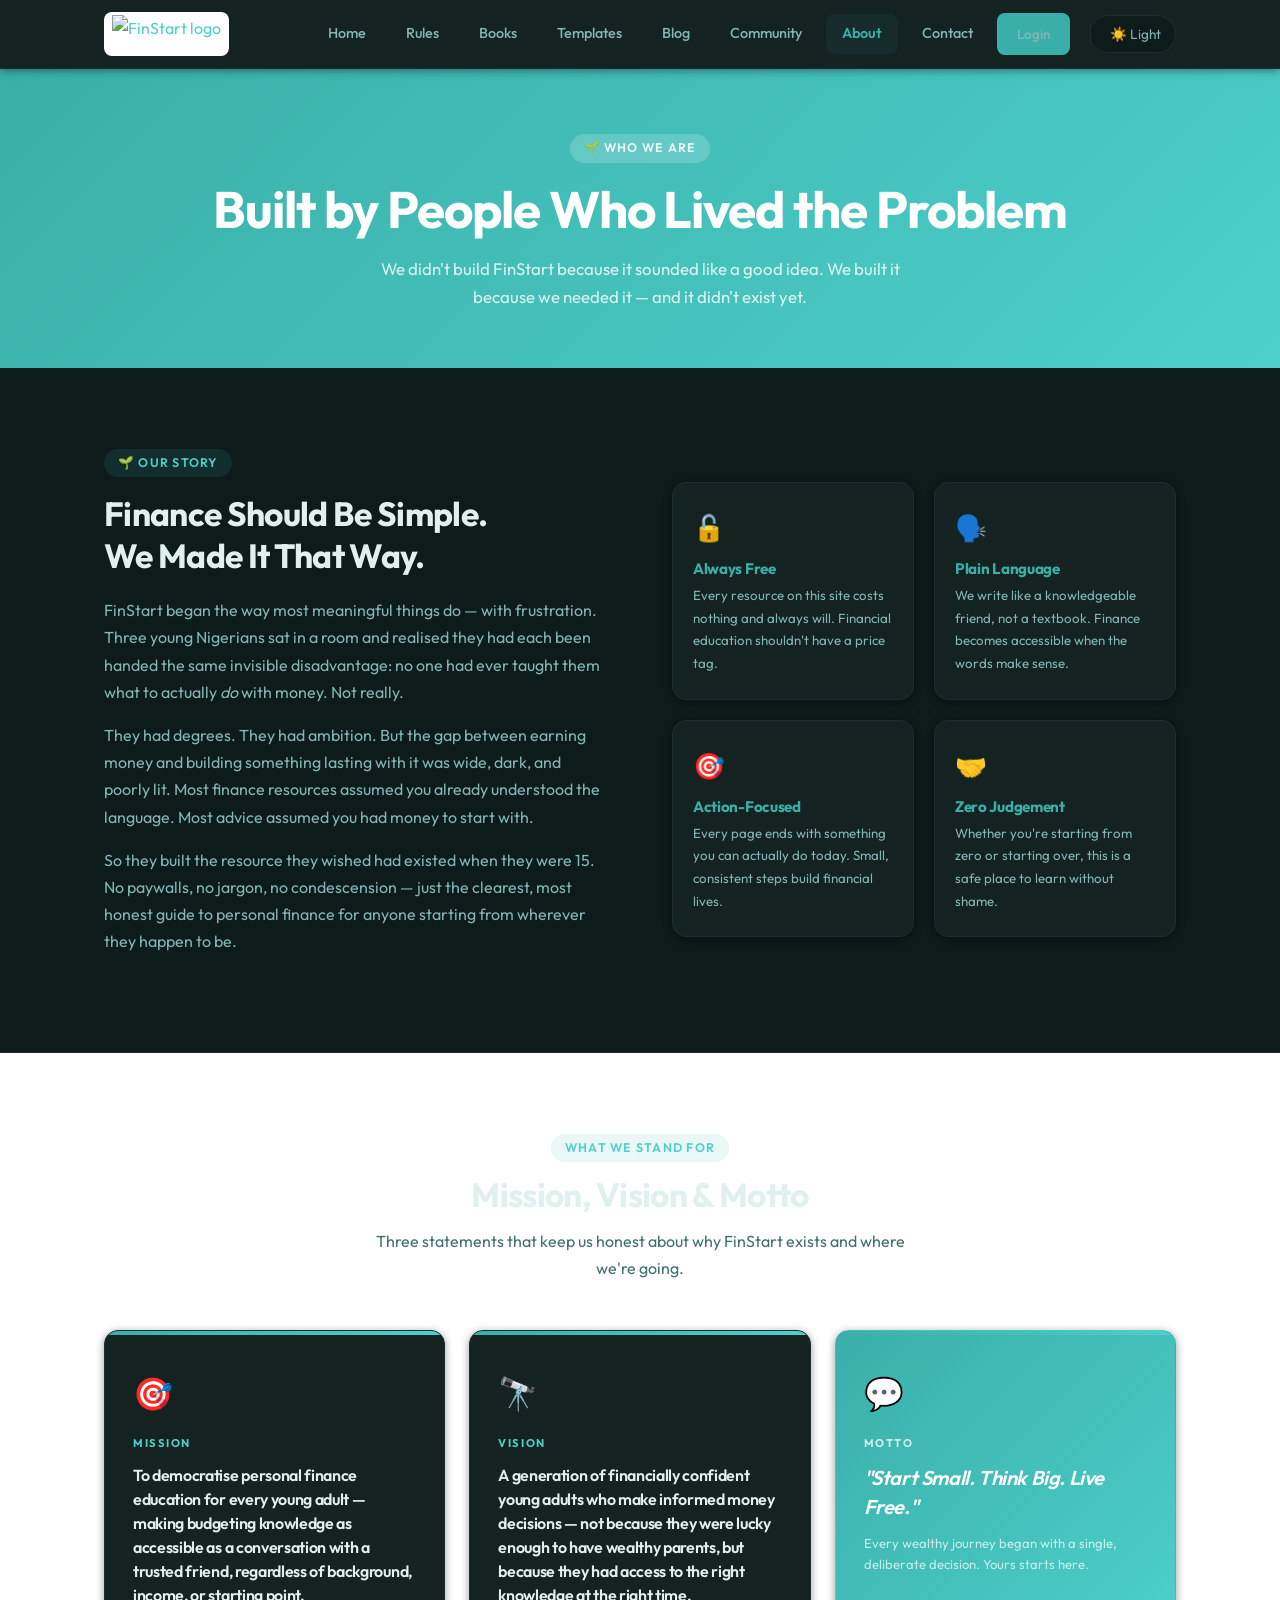
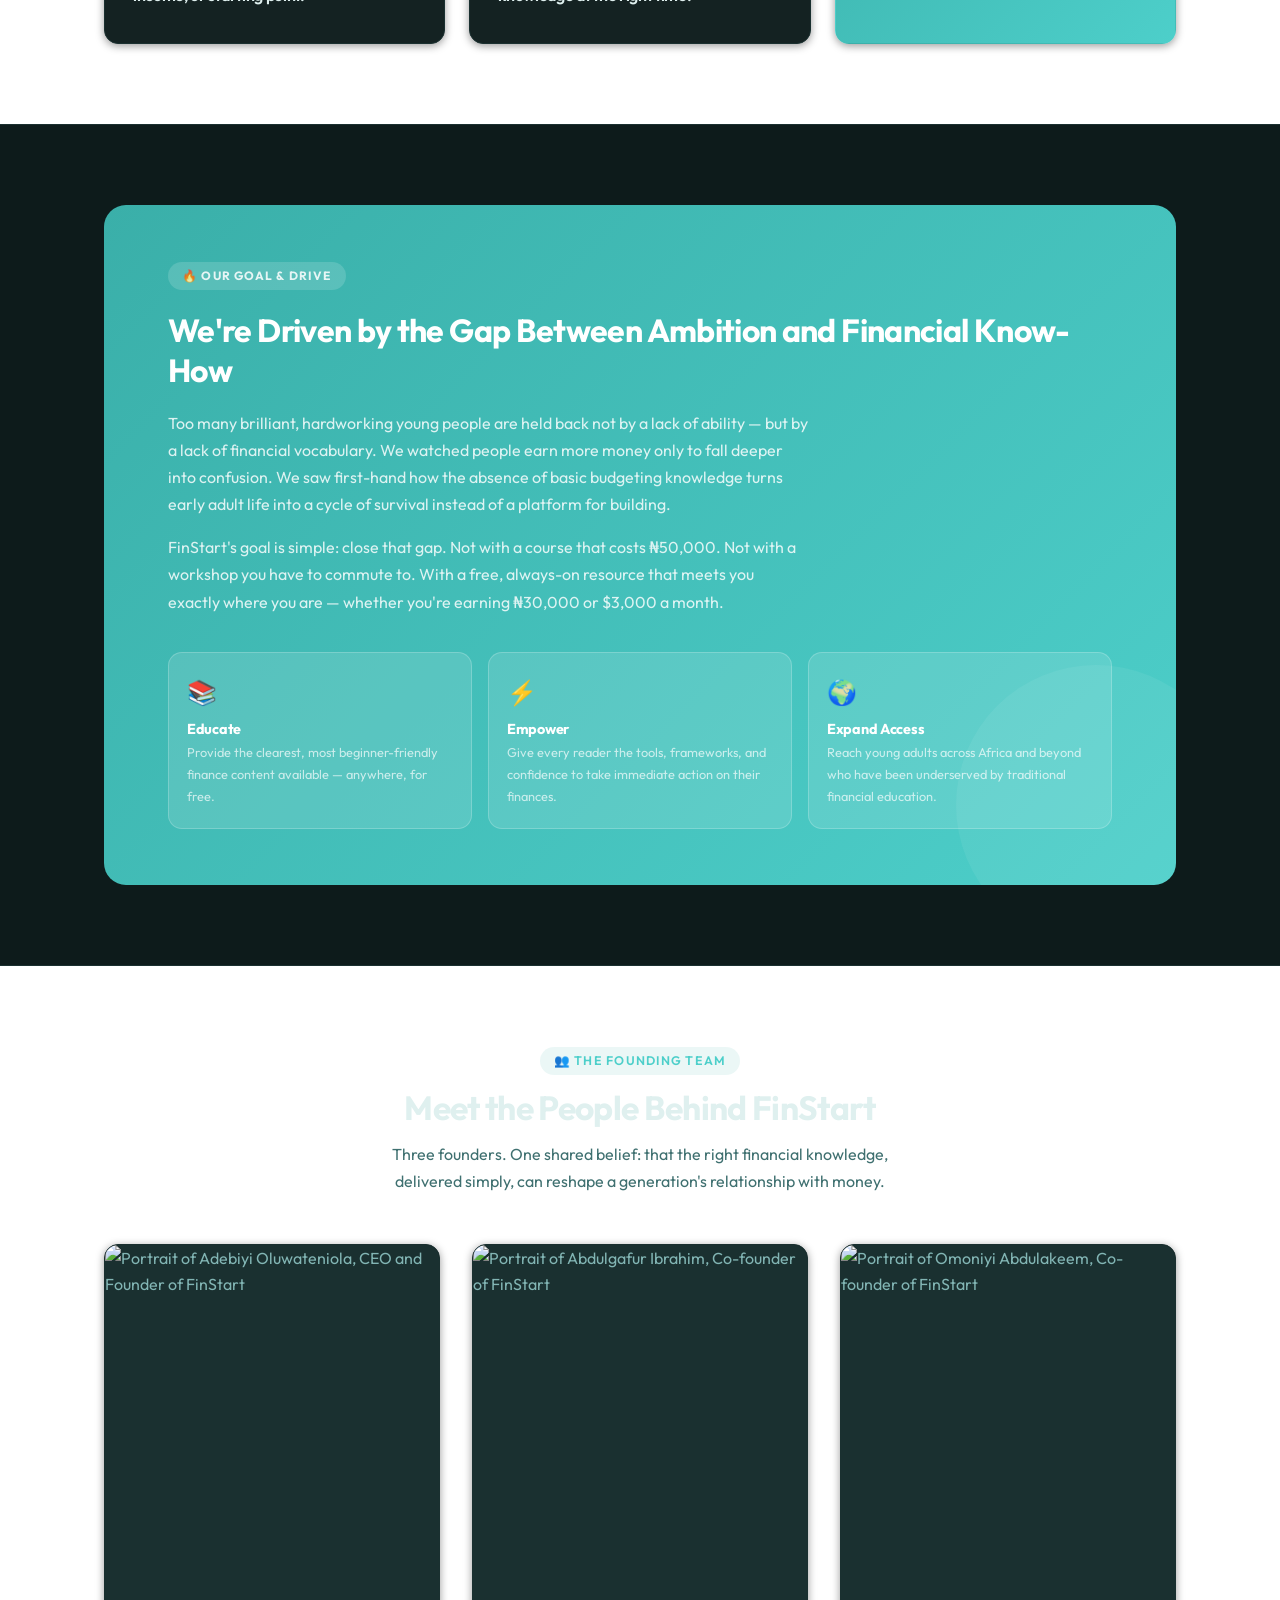
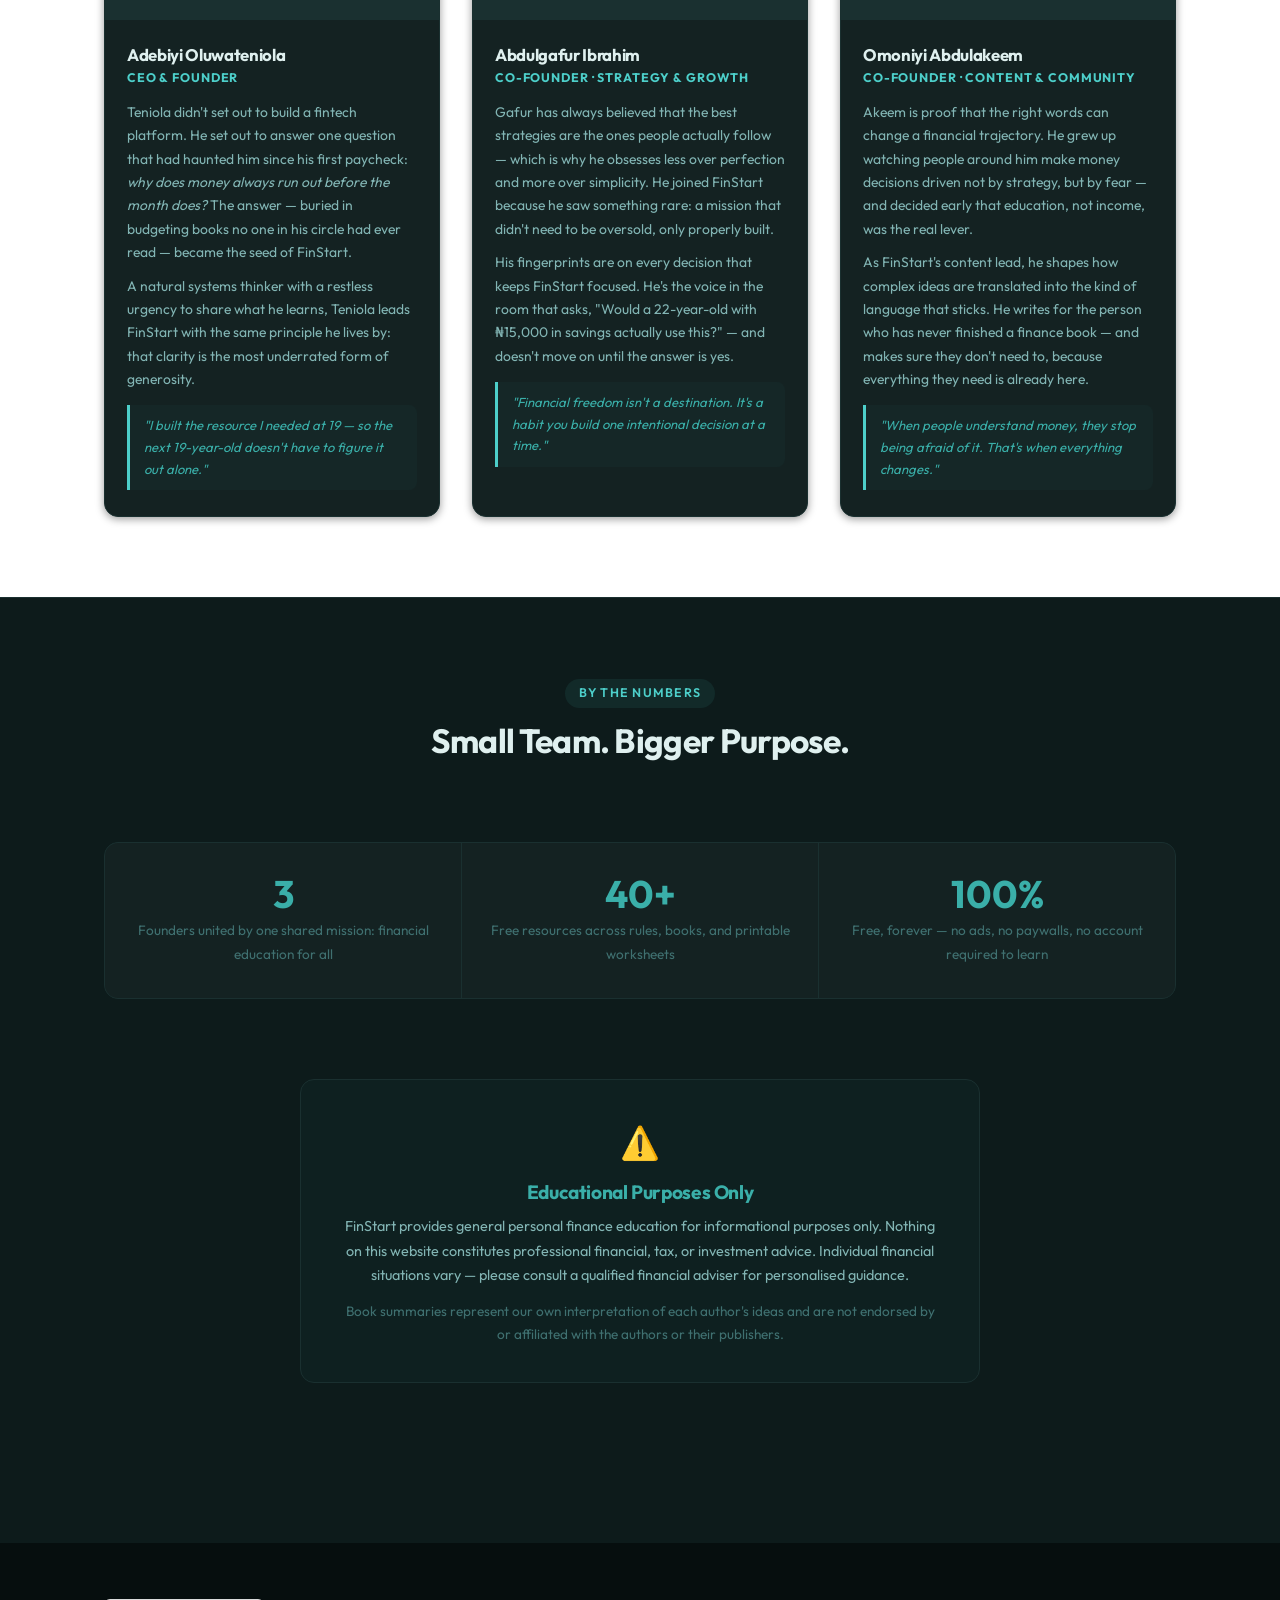
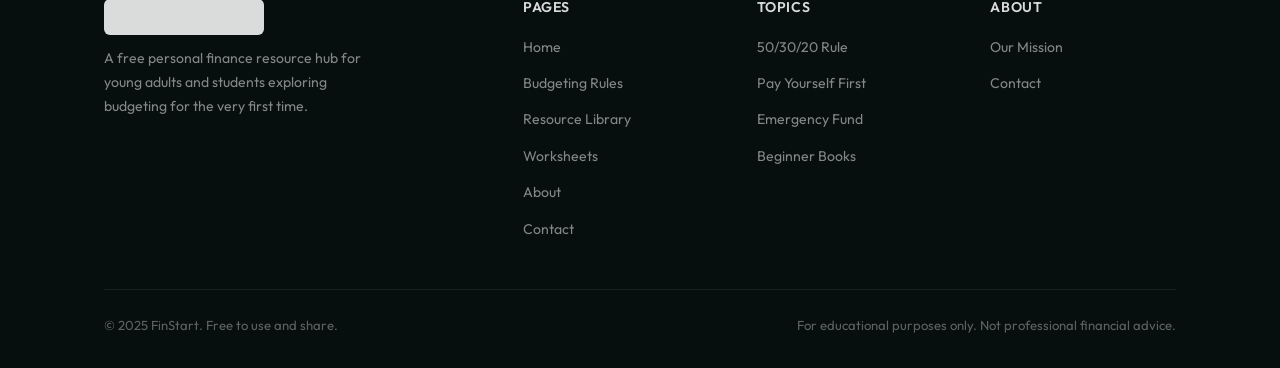
==== commit b3abdb7e: "removed some code" ====
--- a/public/finstart/about.html
+++ b/public/finstart/about.html
@@ -370,7 +370,7 @@
             <p>Founders united by one shared mission: financial education for all</p>
           </div>
           <div class="stat-item">
-            <span class="big-number">12+</span>
+            <span class="big-number">40+</span>
             <p>Free resources across rules, books, and printable worksheets</p>
           </div>
           <div class="stat-item">
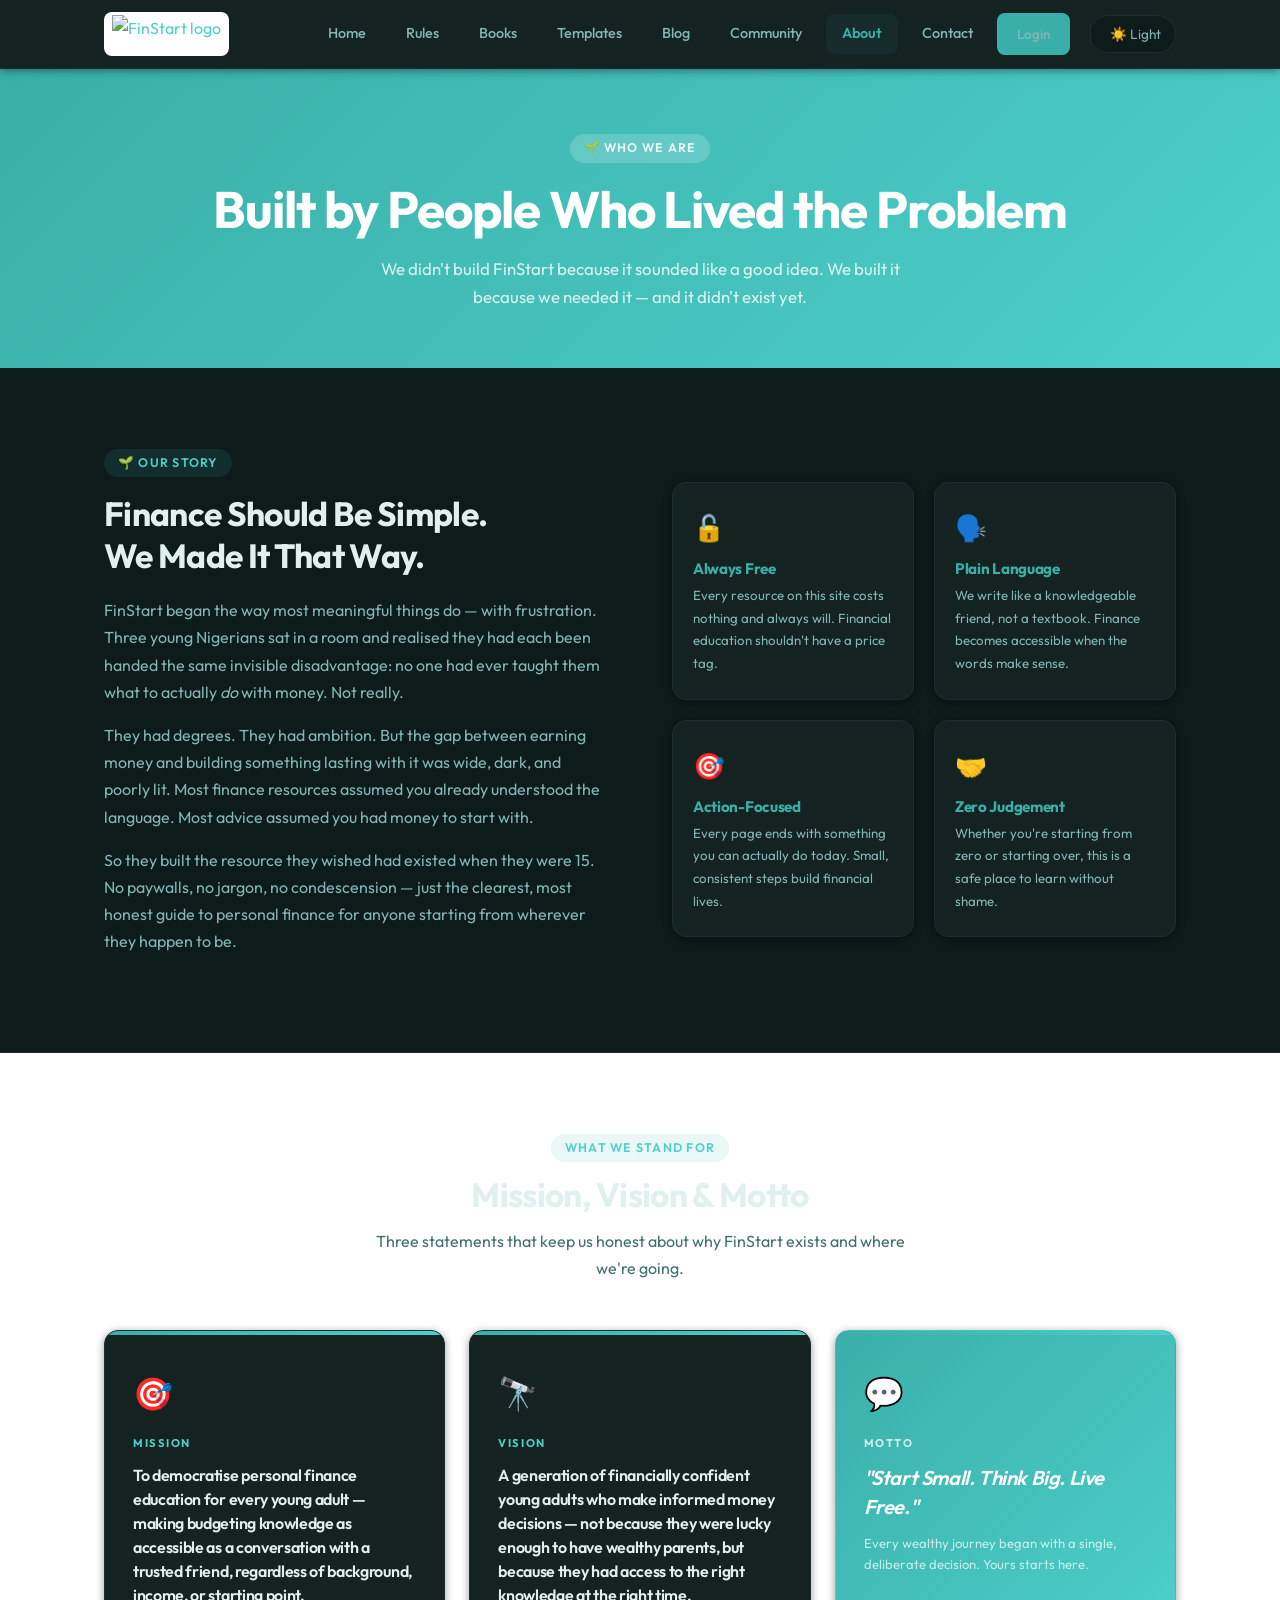
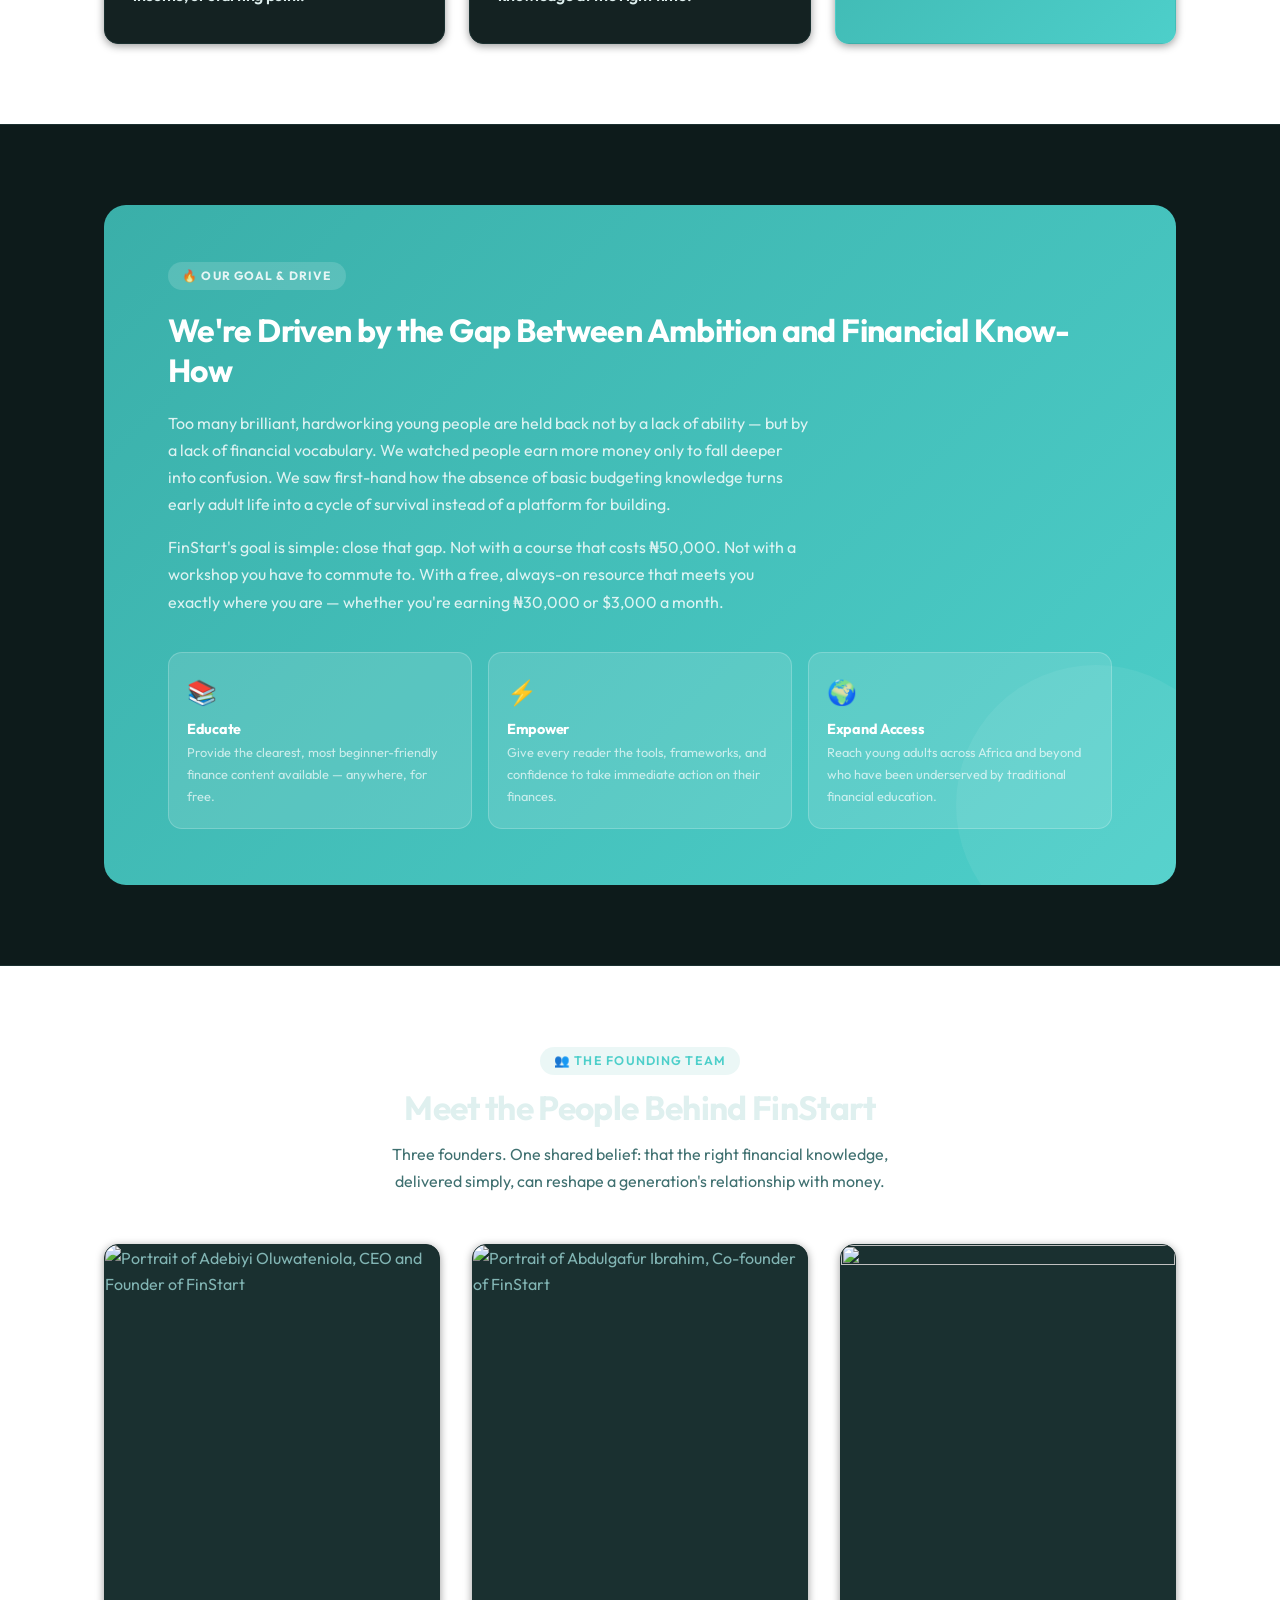
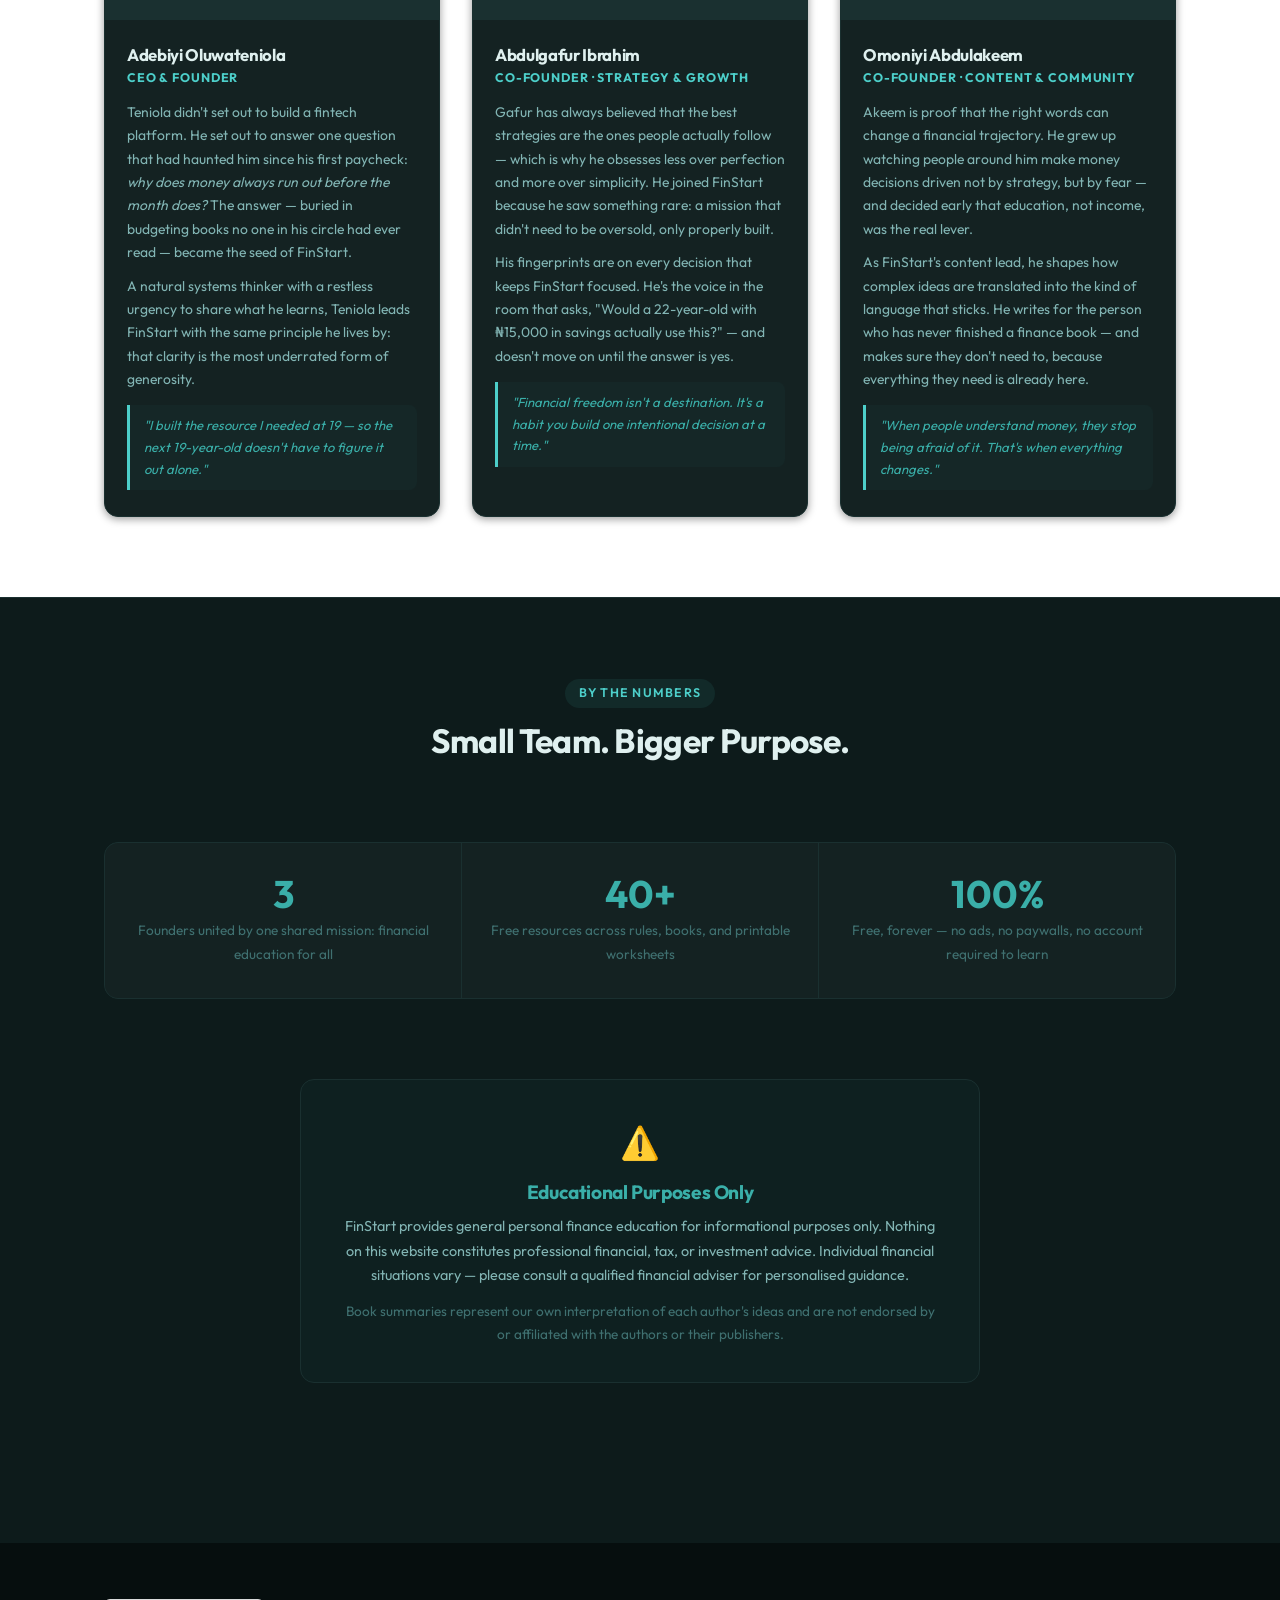
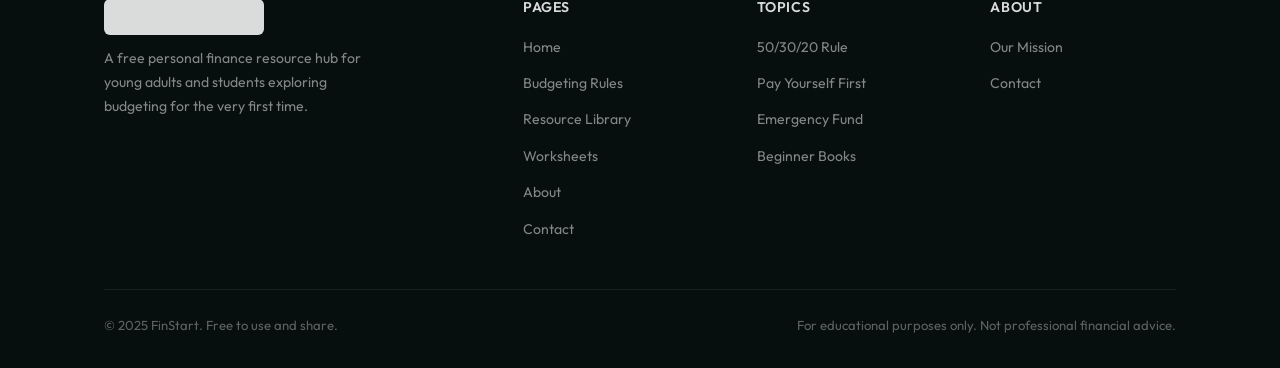
==== commit f1b693d2: "edited the first founder card" ====
--- a/public/finstart/about.html
+++ b/public/finstart/about.html
@@ -321,8 +321,7 @@
           <article class="team-card">
             <img
               class="team-photo"
-              src="https://images.unsplash.com/photo-1522529599102-193c0d76b5b6?w=600&h=675&fit=crop&auto=format"
-              alt="Portrait of Omoniyi Abdulakeem, Co-founder of FinStart"
+              src="c:\Users\Owner\Downloads\WhatsApp Image 2026-09-18 at 4.02.29 PM.jpeg    alt="Portrait of Omoniyi Abdulakeem, Co-founder of FinStart"
               loading="lazy"
             />
             <div class="team-info">
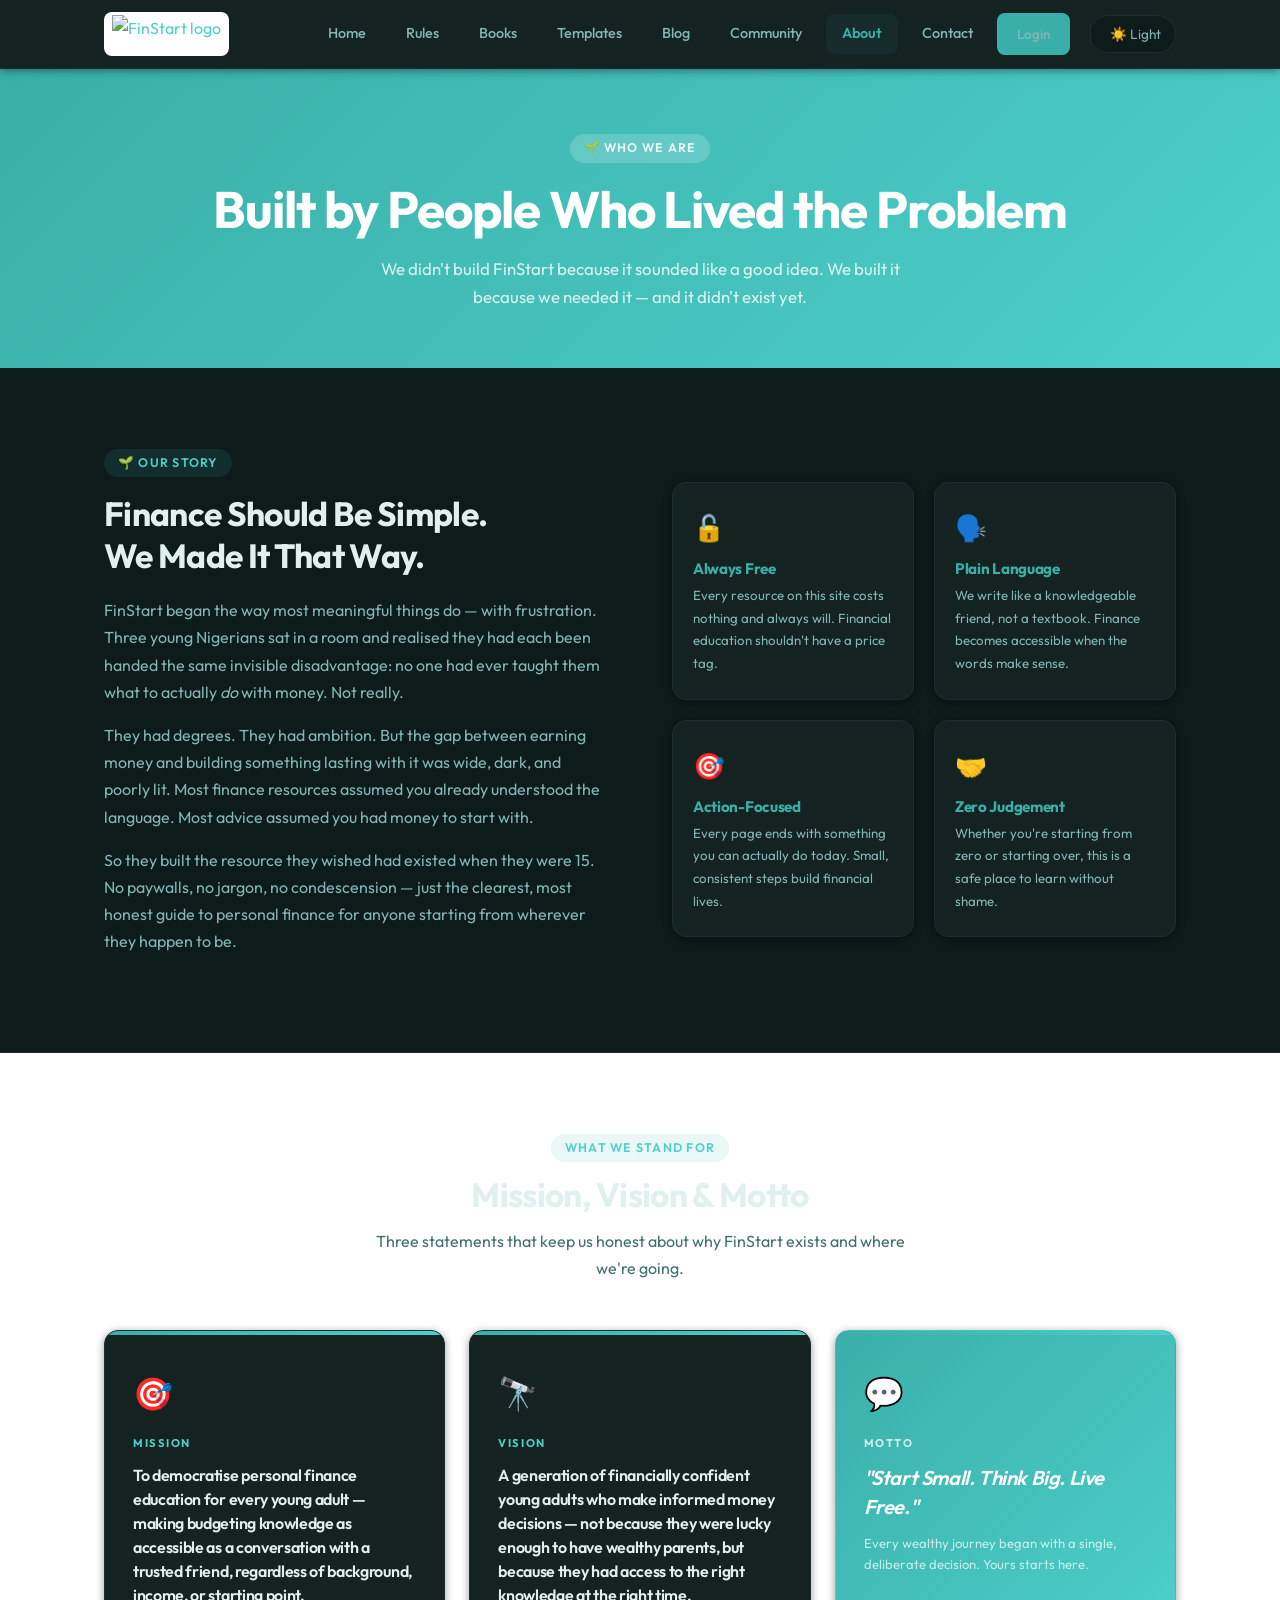
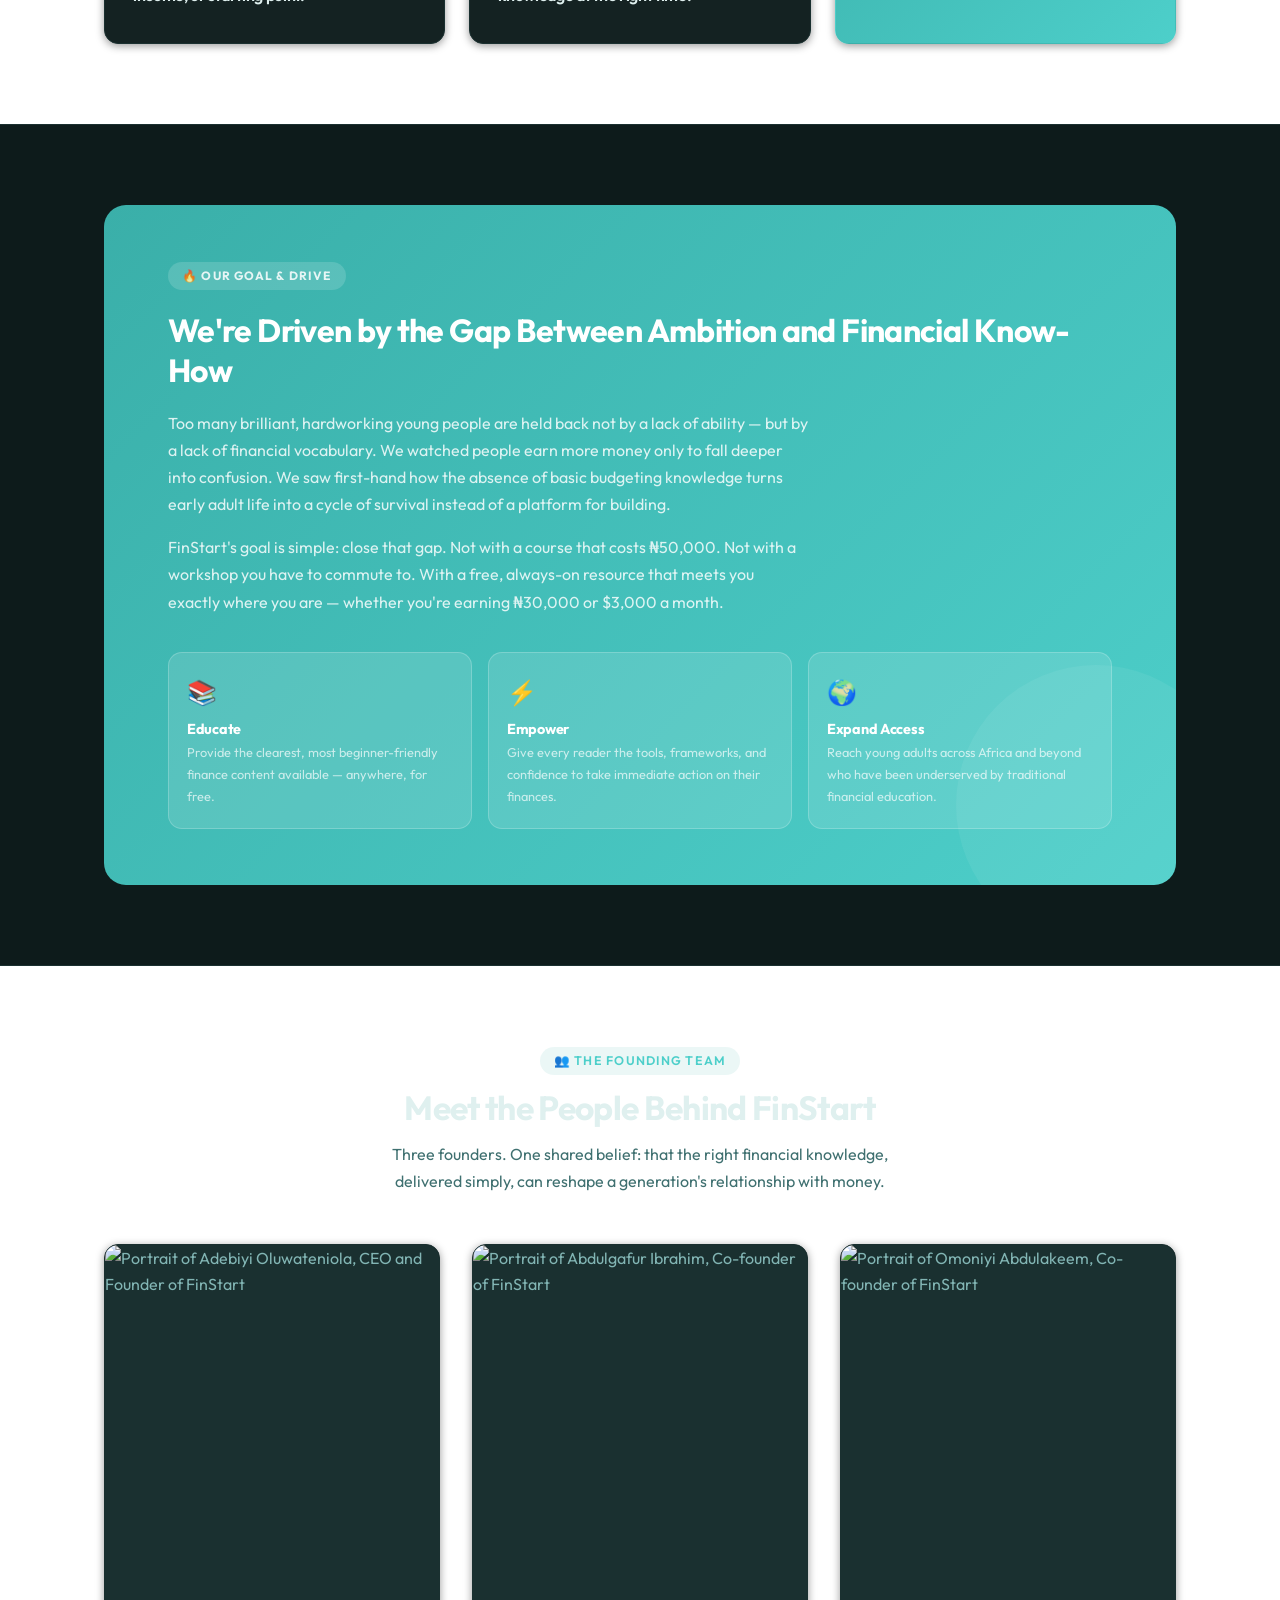
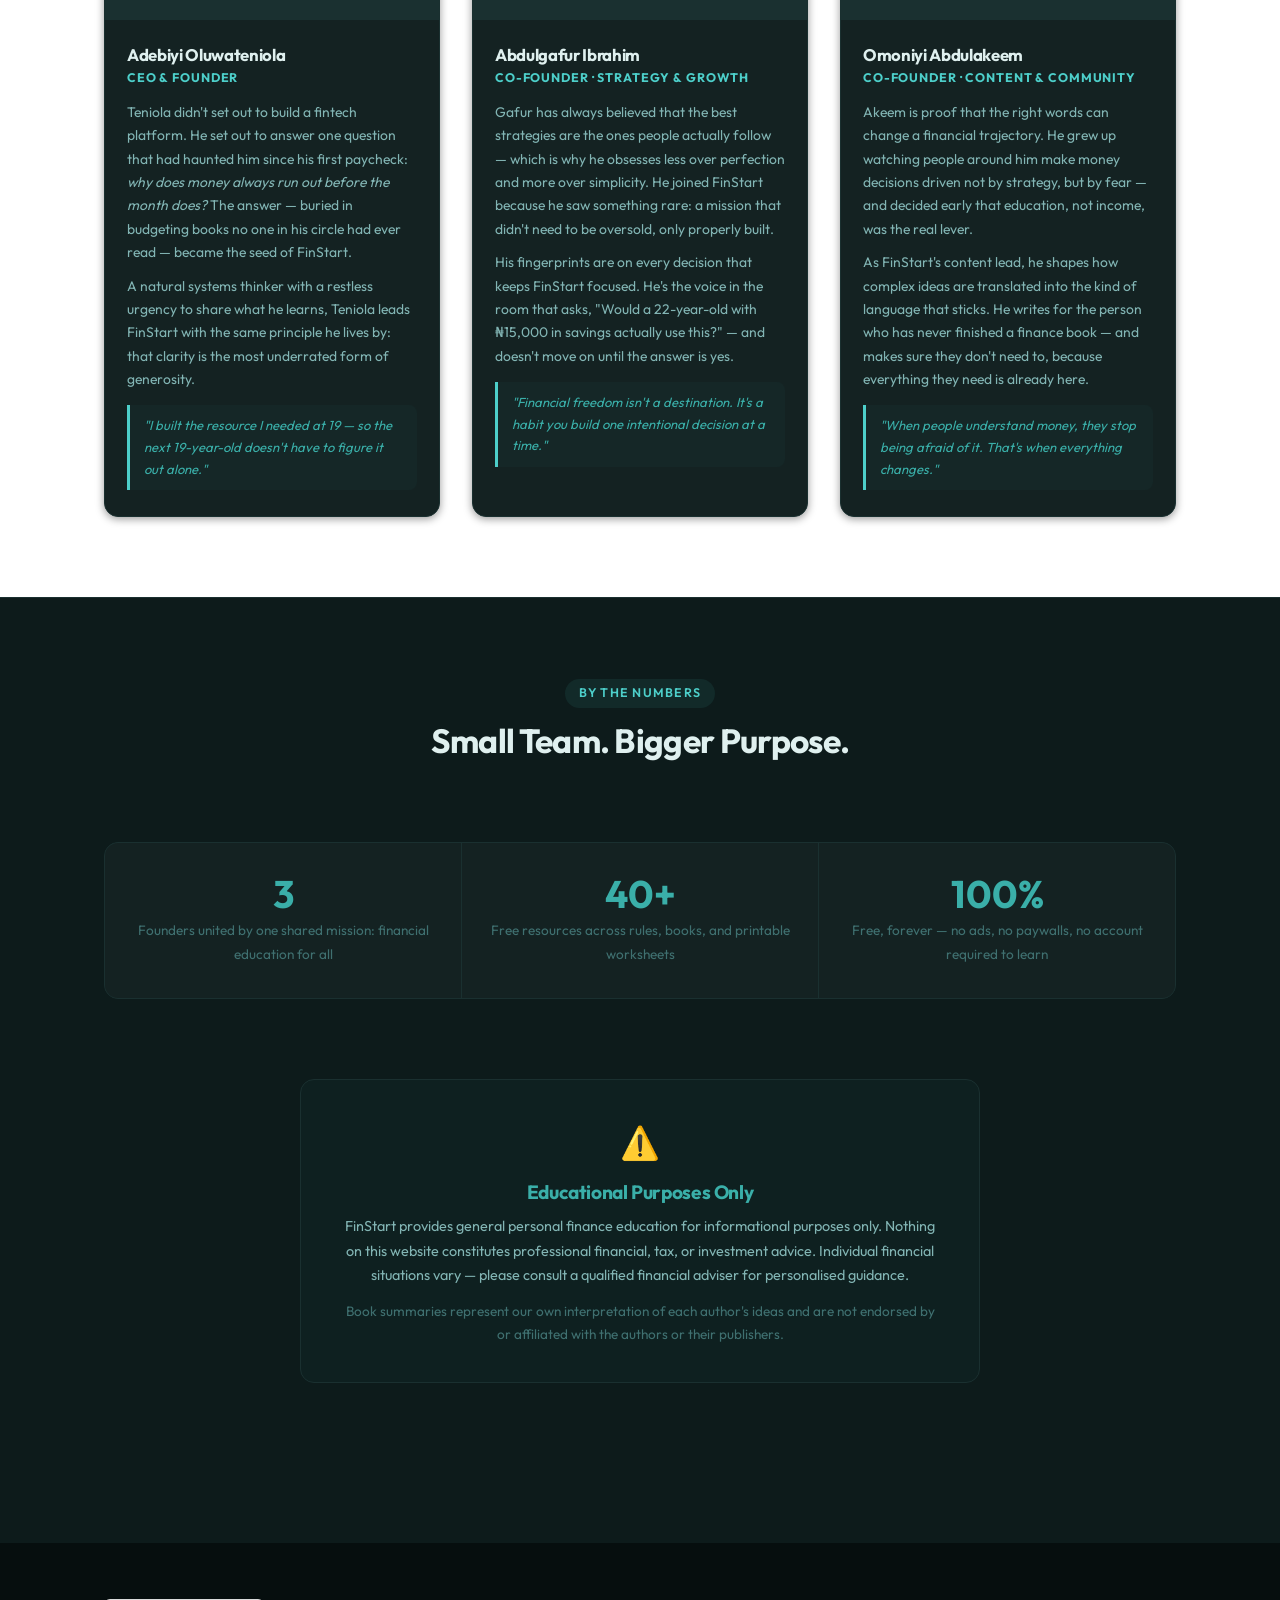
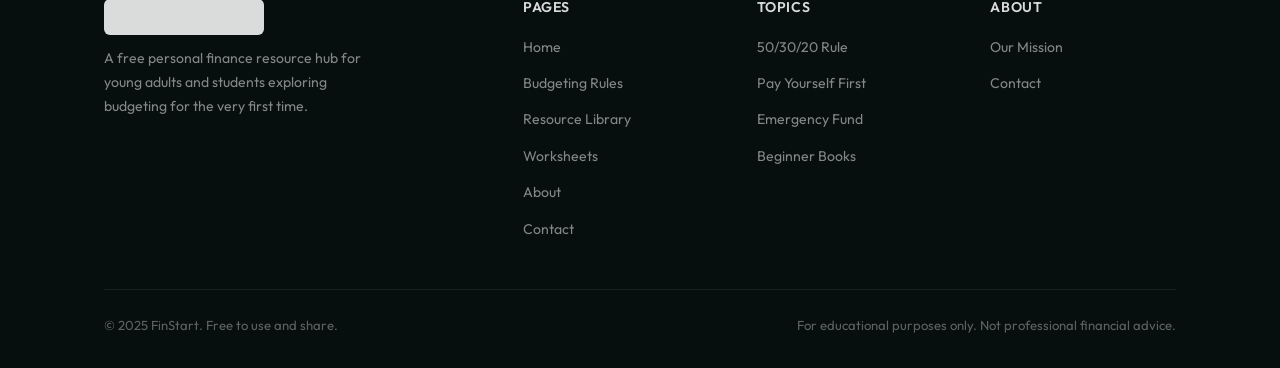
==== commit 08d4ef62: "edited the akeem card" ====
--- a/public/finstart/about.html
+++ b/public/finstart/about.html
@@ -321,7 +321,8 @@
           <article class="team-card">
             <img
               class="team-photo"
-              src="c:\Users\Owner\Downloads\WhatsApp Image 2026-09-18 at 4.02.29 PM.jpeg    alt="Portrait of Omoniyi Abdulakeem, Co-founder of FinStart"
+              src="C:\Users\Owner\Downloads\WhatsApp Image 2026-09-18 at 4.02.29 PM.jpeg"    
+              alt="Portrait of Omoniyi Abdulakeem, Co-founder of FinStart"
               loading="lazy"
             />
             <div class="team-info">
